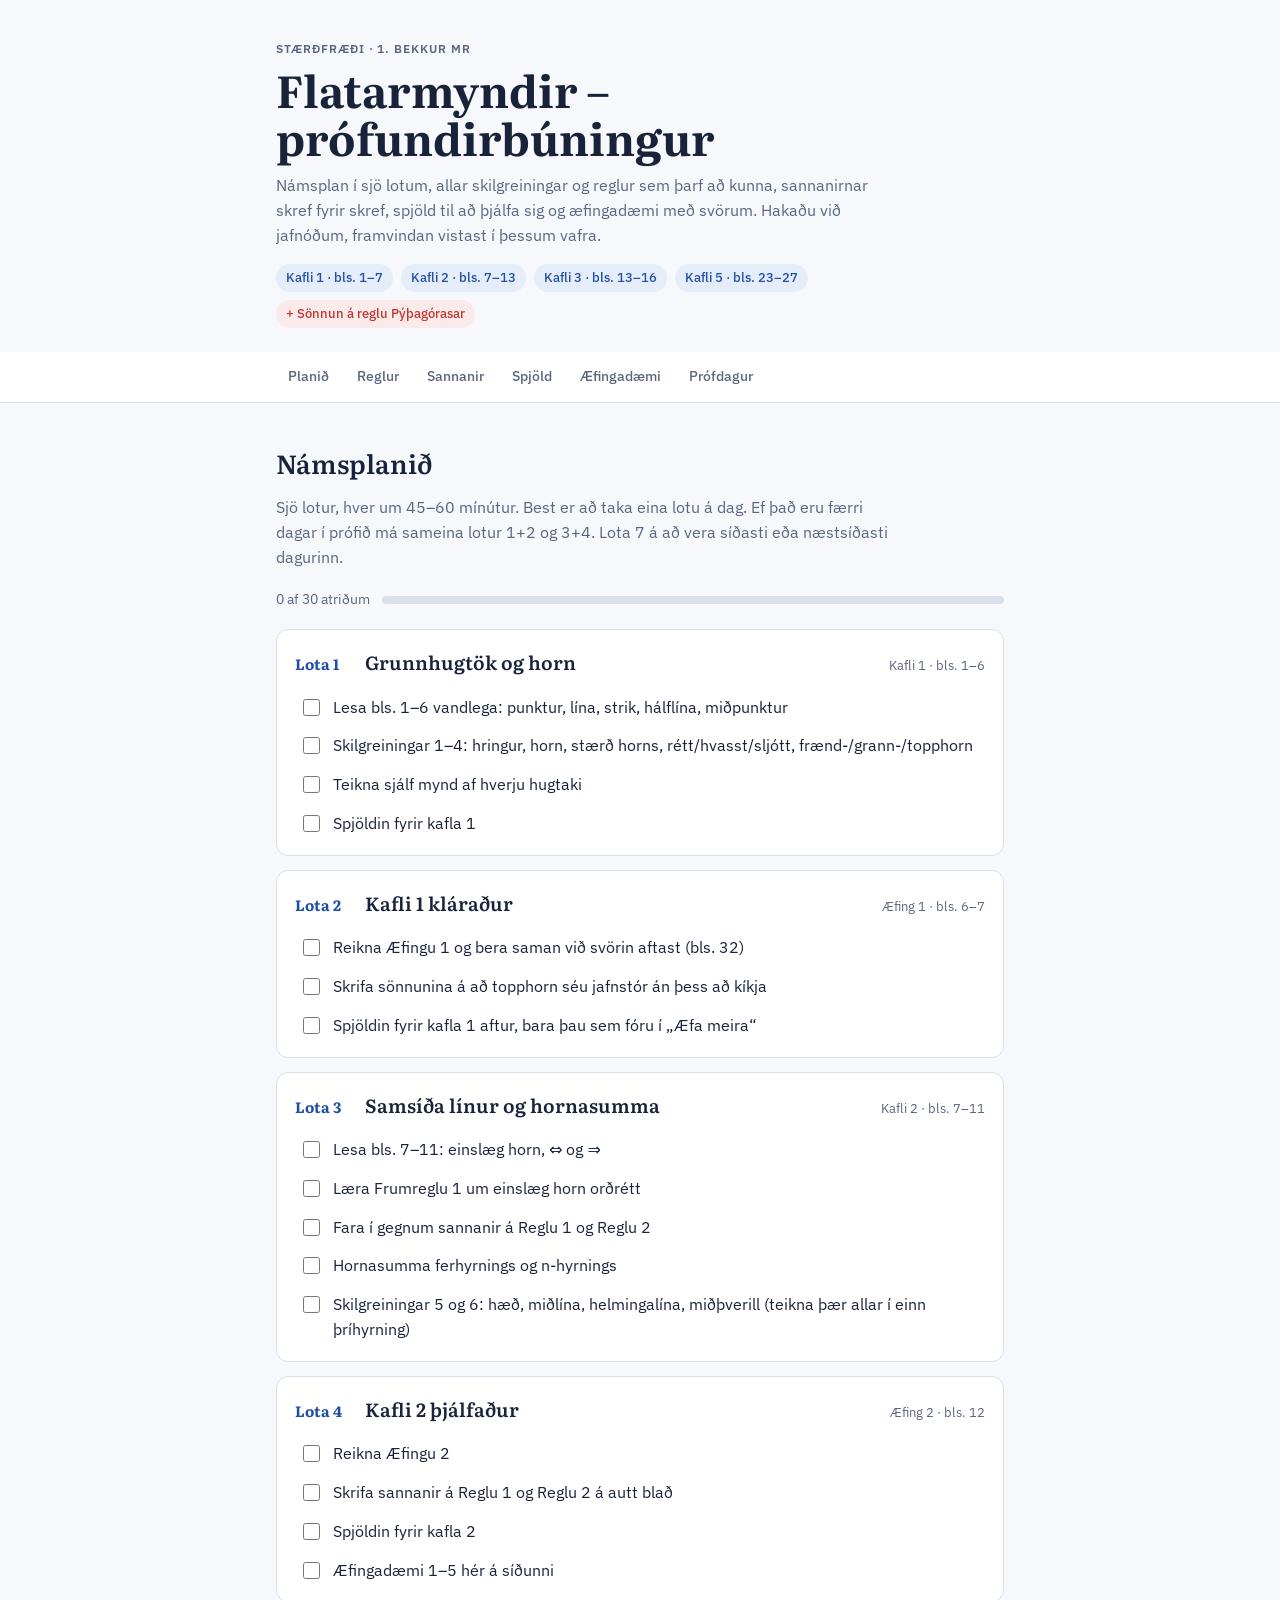
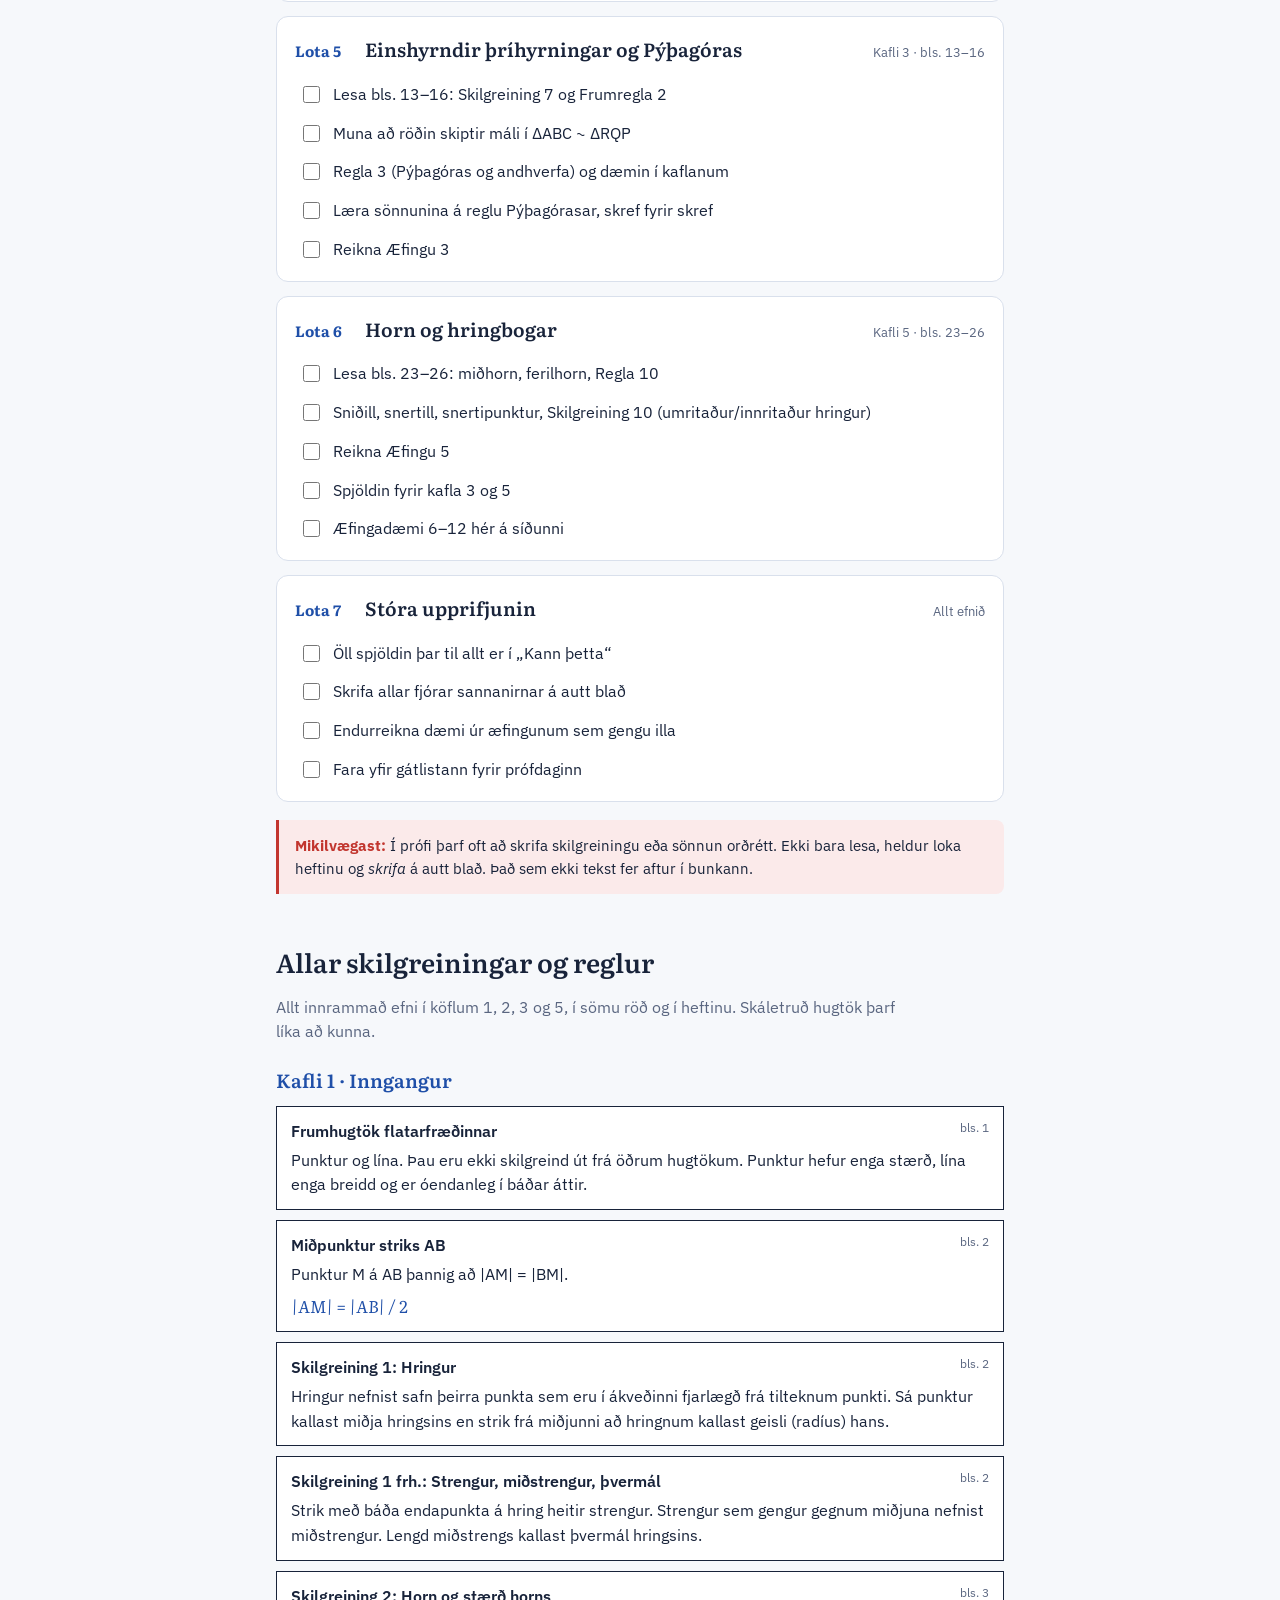
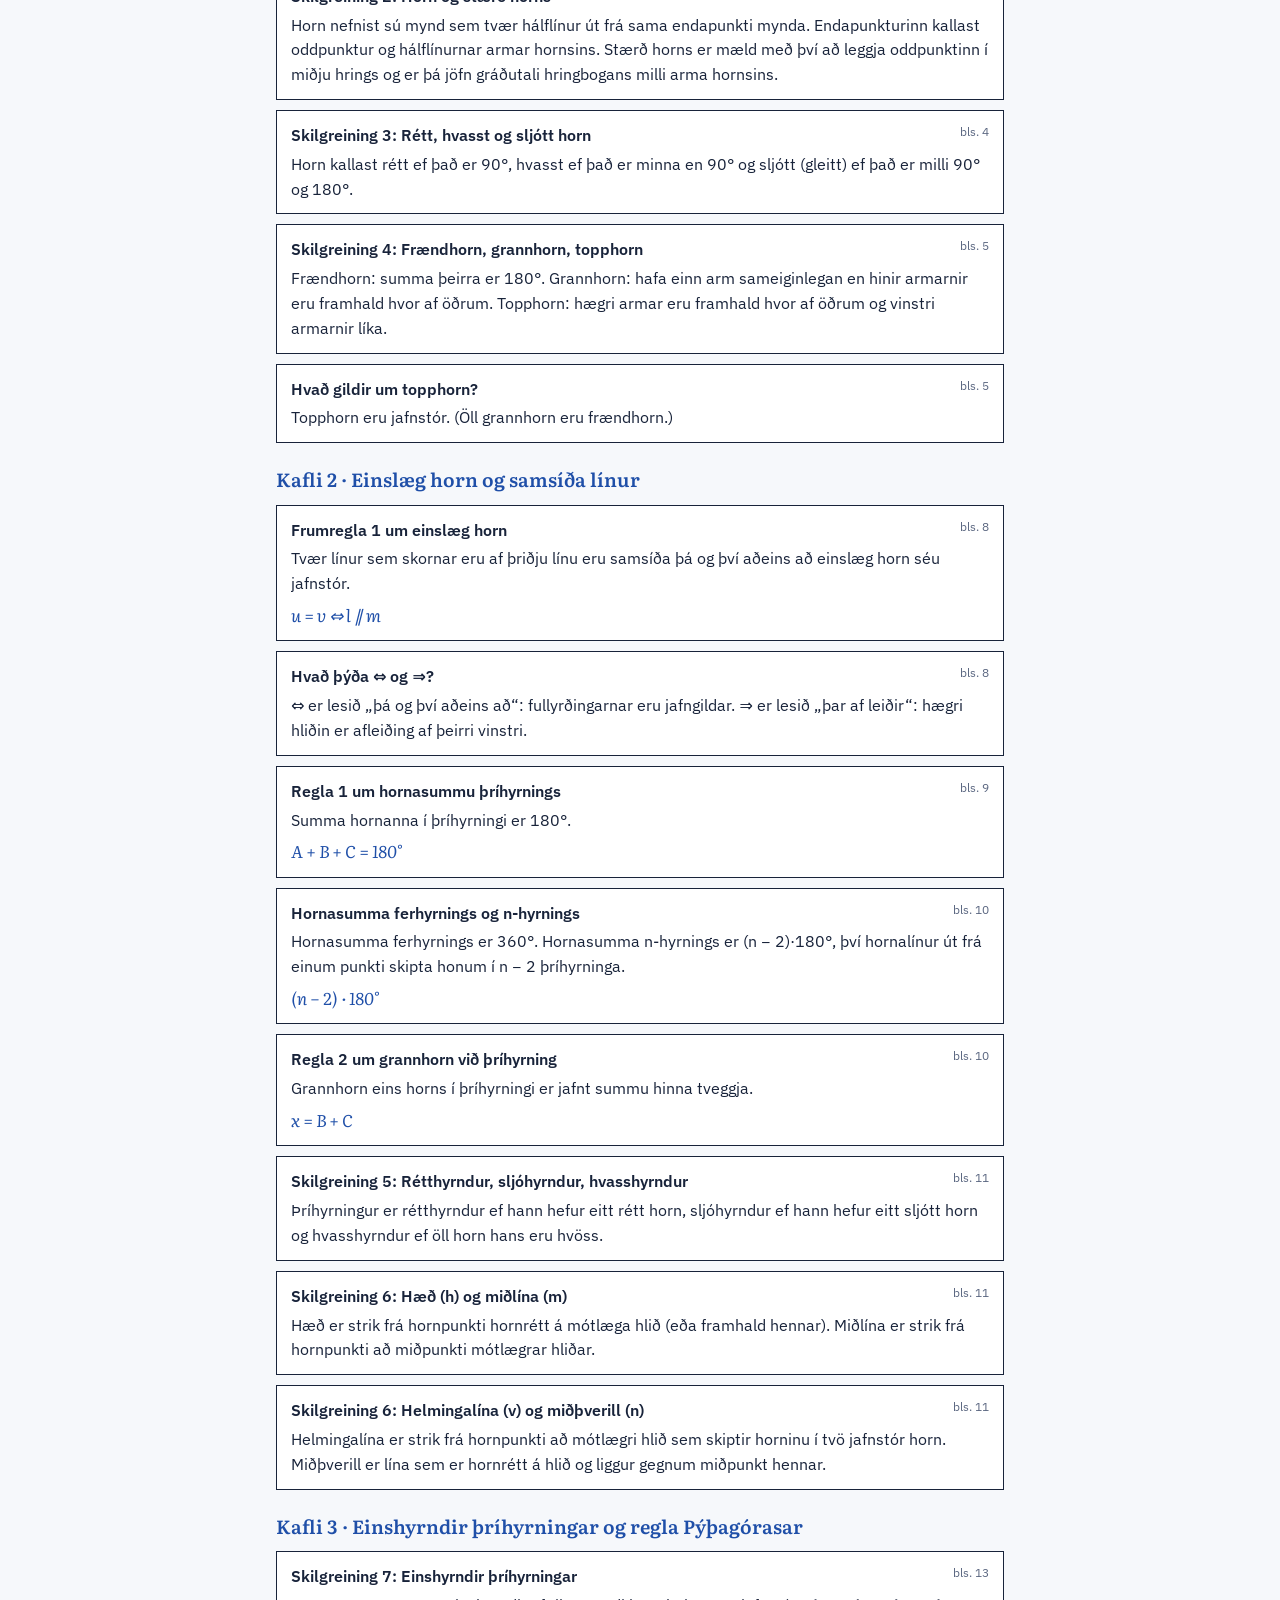
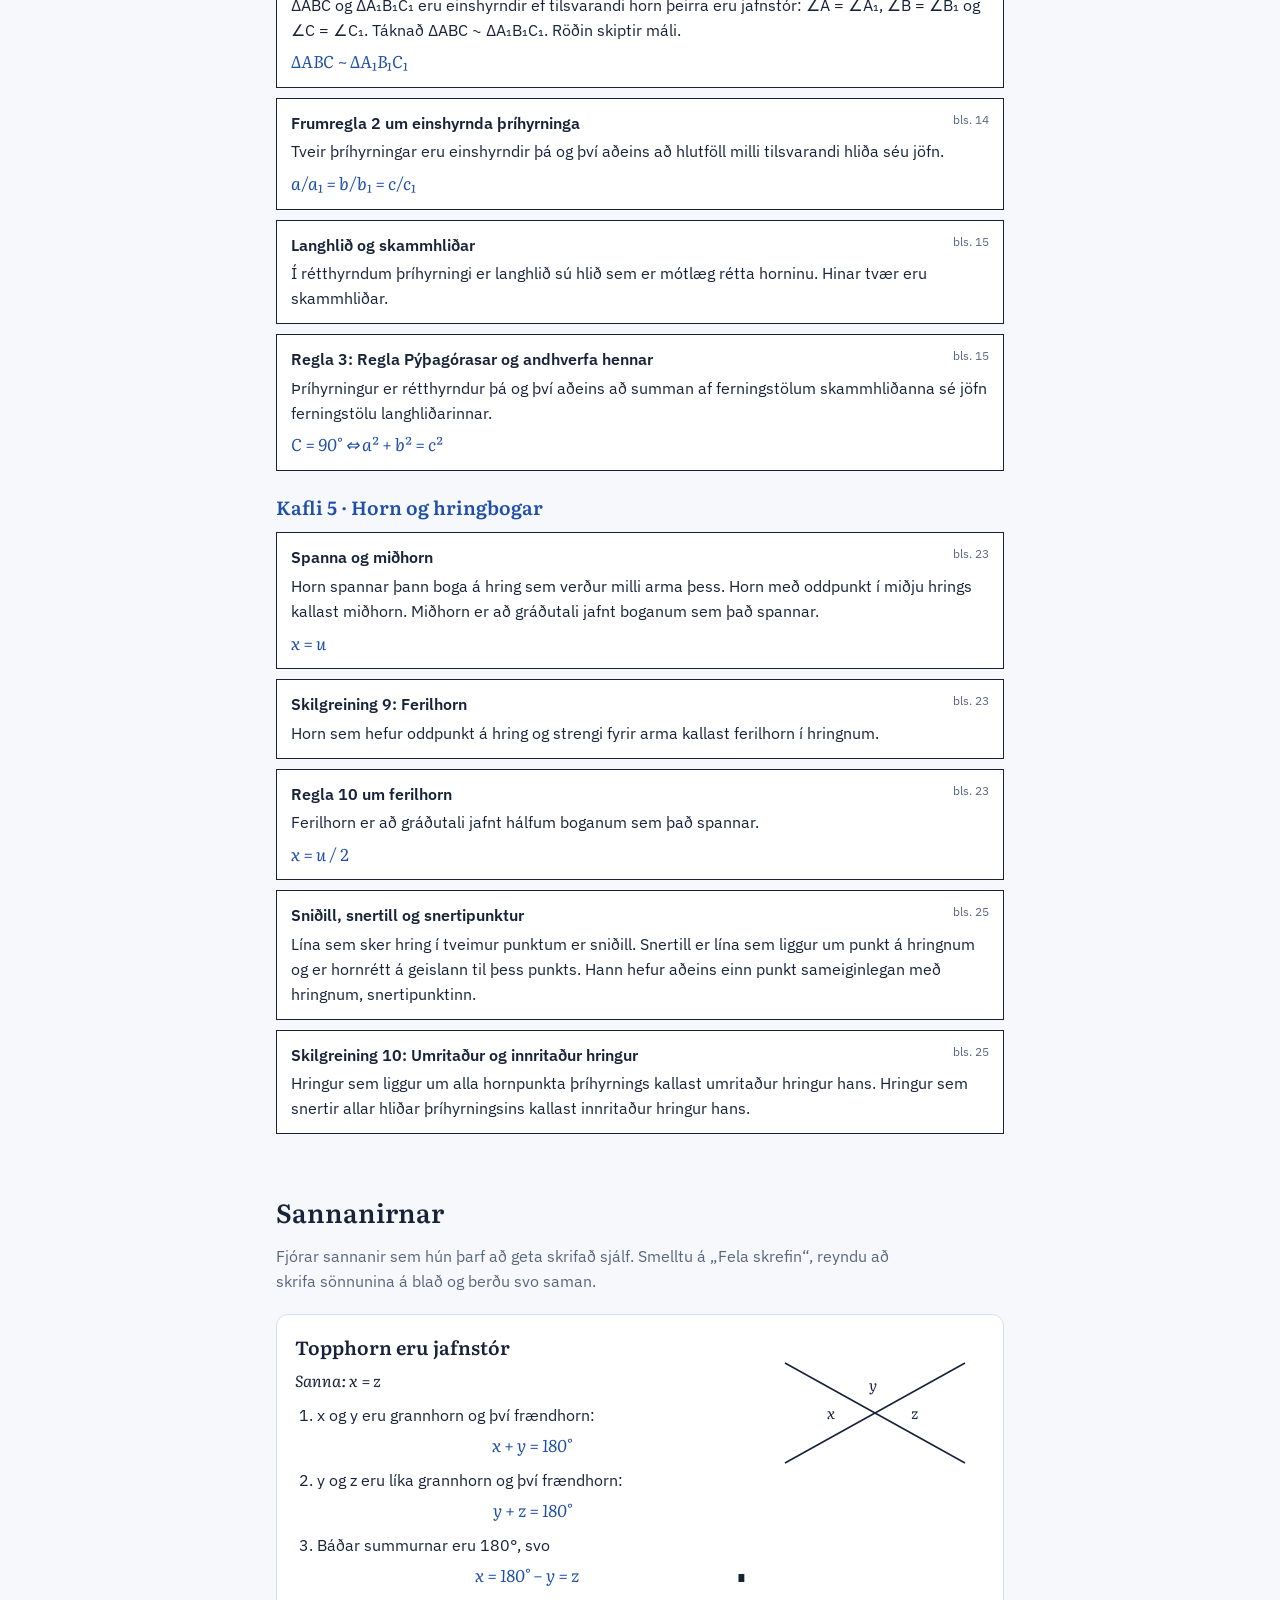
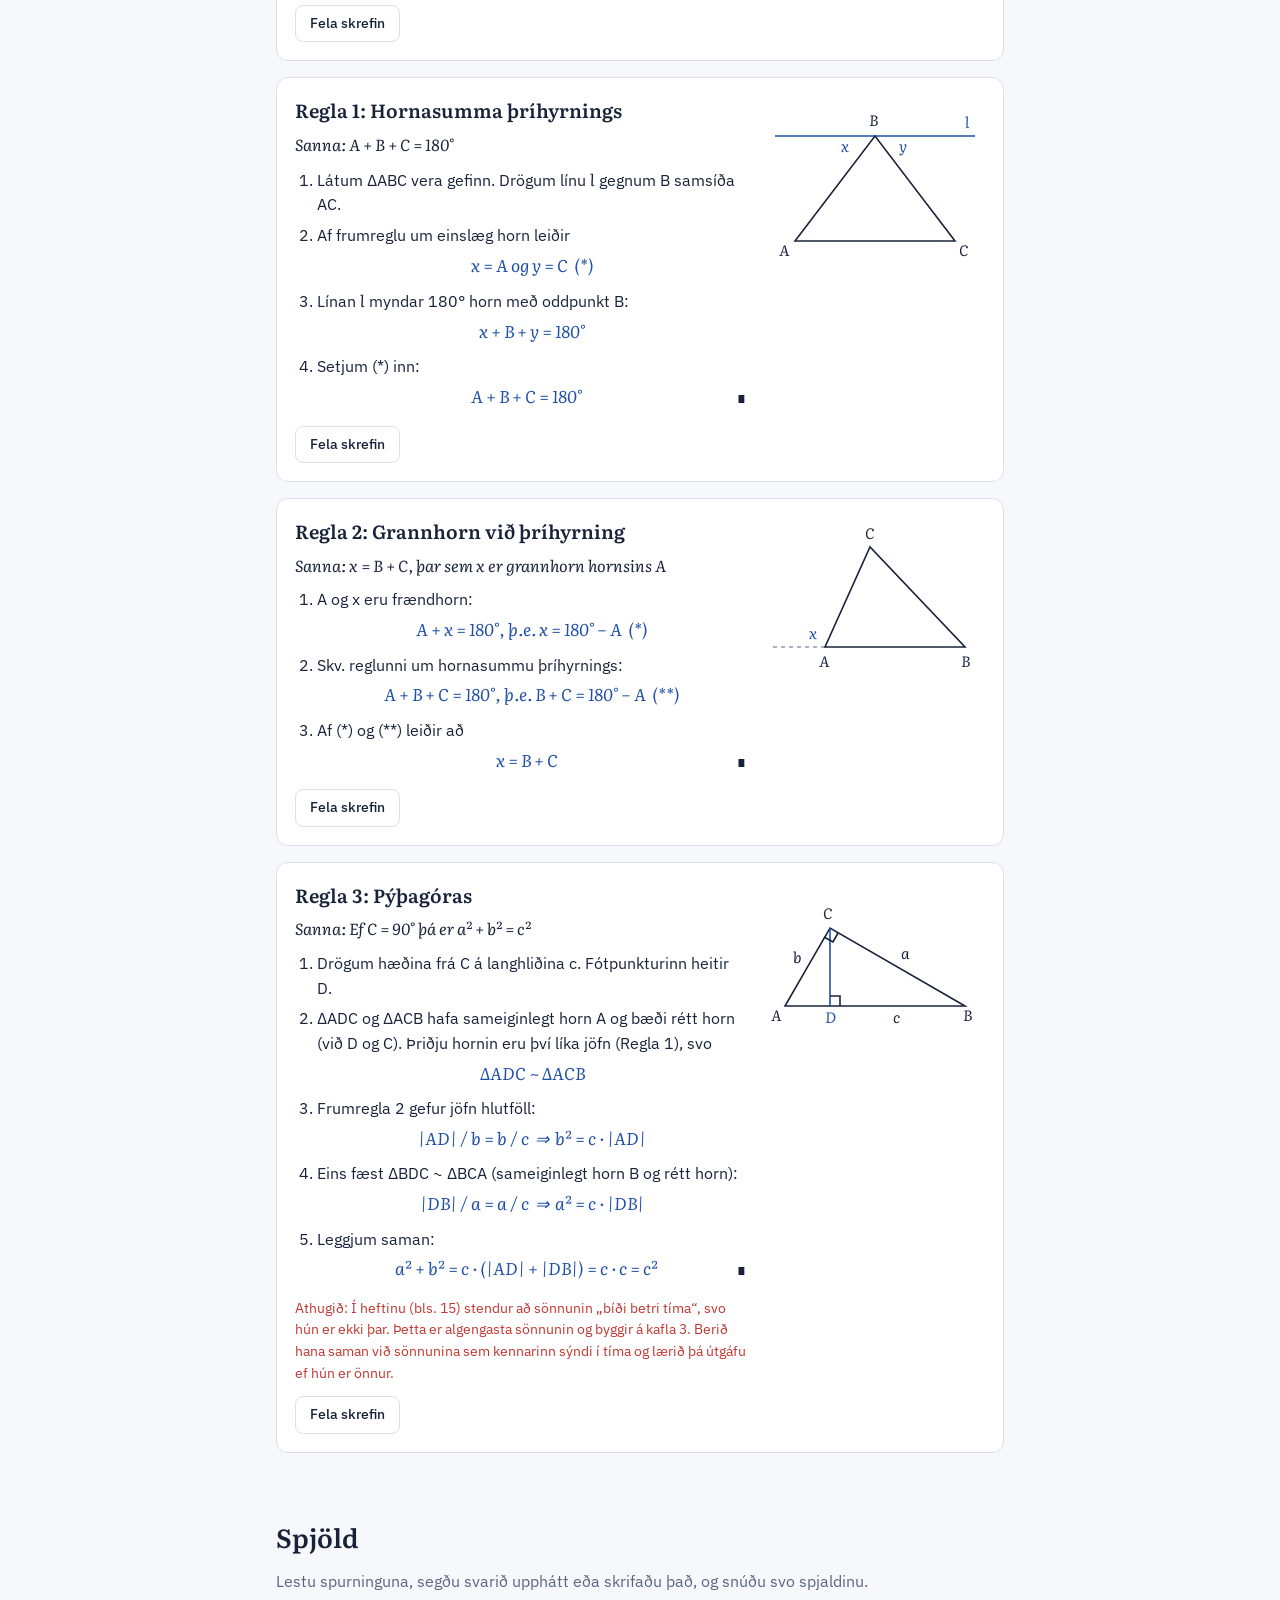
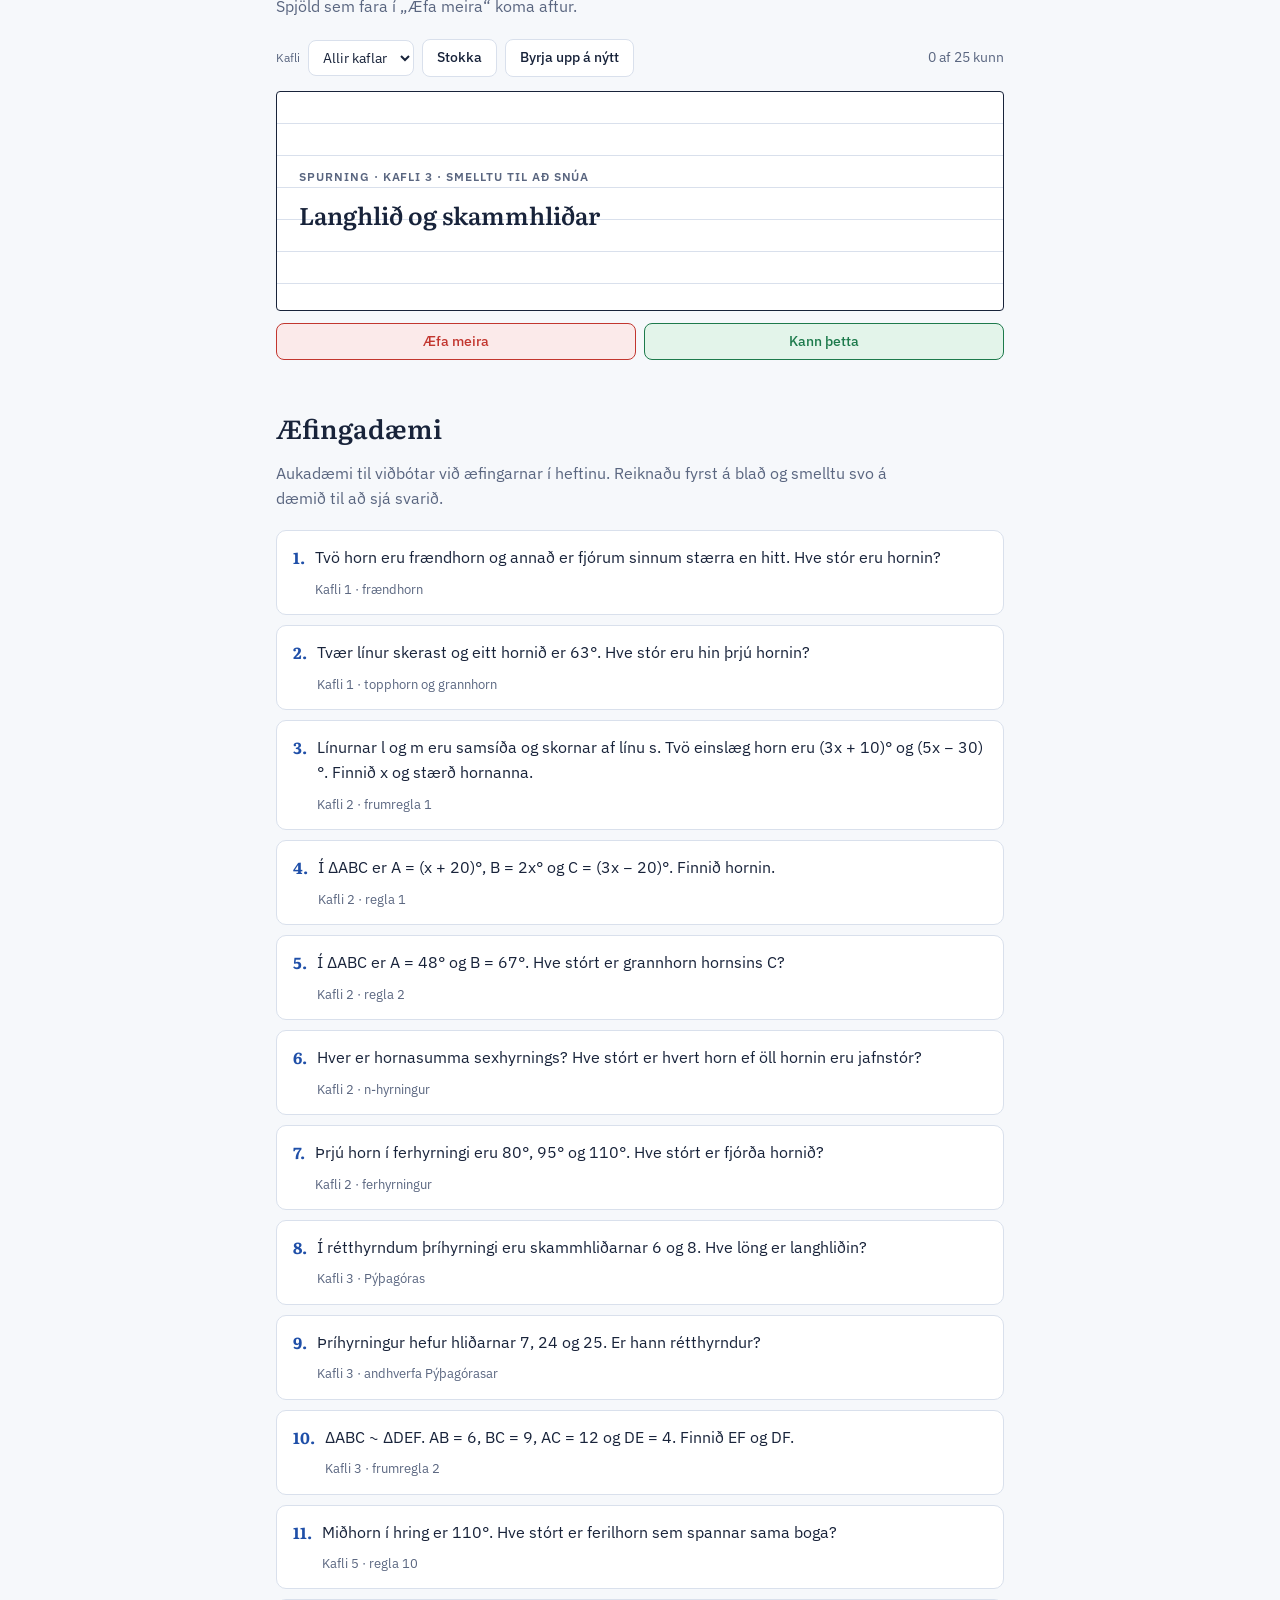
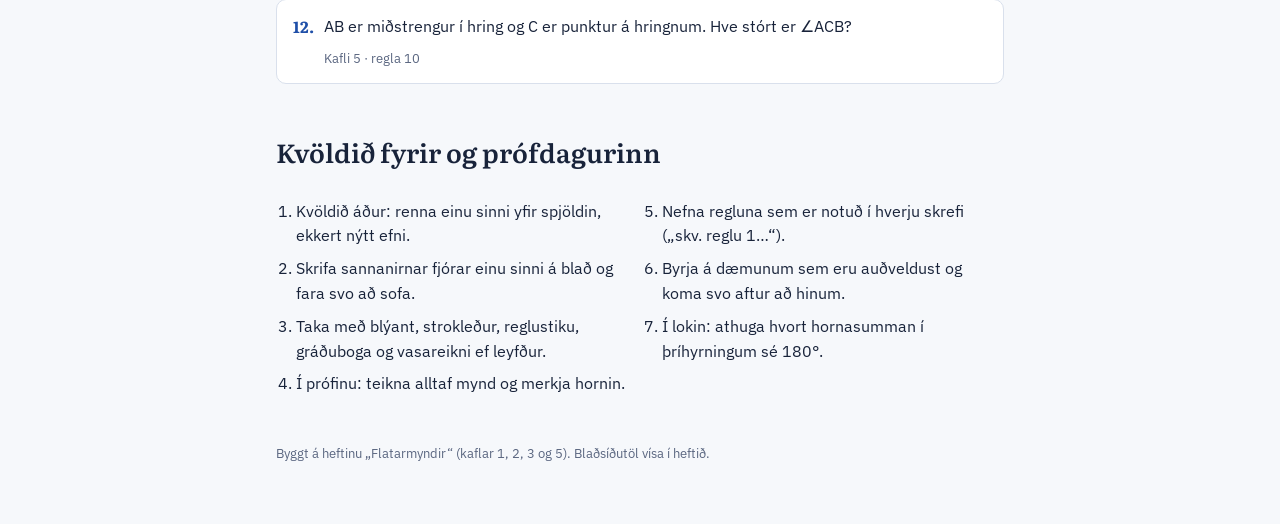
==== index.html @ 8f08e743 "Bæta við námsplani fyrir flatarmyndapróf Námsplan í 7 lotum, reglur og skilgreiningar, sannanir, spj" ====
<!doctype html>
<html lang="is">
<head>
<meta charset="utf-8">
<meta name="viewport" content="width=device-width, initial-scale=1, viewport-fit=cover">
<title>Flatarmyndir – prófundirbúningur</title>
<link rel="preconnect" href="https://fonts.googleapis.com">
<link rel="preconnect" href="https://fonts.gstatic.com" crossorigin>
<link rel="stylesheet" href="https://fonts.googleapis.com/css2?family=Literata:ital,opsz,wght@0,7..72,400;0,7..72,600;0,7..72,700;1,7..72,400;1,7..72,600&family=IBM+Plex+Sans:wght@400;500;600&display=swap">
<style>
/* Layout: one reading column like a ruled exercise book; sticky section bar; ink-blue with a red "teacher pen" accent */
:root {
  --paper: #f6f8fb;
  --sheet: #ffffff;
  --ink: #18233a;
  --muted: #5a6680;
  --rule: #d9e0ec;
  --blue: #1f4fa8;
  --blue-soft: #e6edfa;
  --red: #c2362f;
  --red-soft: #fbeaea;
  --ok: #1d7a4c;
  --ok-soft: #e3f4ea;
  --display: "Literata", Georgia, "Times New Roman", serif;
  --body: "IBM Plex Sans", system-ui, -apple-system, "Segoe UI", sans-serif;
}
@media (prefers-color-scheme: dark) {
  :root:not([data-theme="light"]) {
    --paper: #0f1522; --sheet: #161e2f; --ink: #e5eaf4; --muted: #9aa6bf; --rule: #2a3550;
    --blue: #8fb2ff; --blue-soft: #1d2a48; --red: #ff8a80; --red-soft: #3a2024; --ok: #6fd3a0; --ok-soft: #173327;
    color-scheme: dark;
  }
}
:root[data-theme="dark"] {
  --paper: #0f1522; --sheet: #161e2f; --ink: #e5eaf4; --muted: #9aa6bf; --rule: #2a3550;
  --blue: #8fb2ff; --blue-soft: #1d2a48; --red: #ff8a80; --red-soft: #3a2024; --ok: #6fd3a0; --ok-soft: #173327;
  color-scheme: dark;
}
* { box-sizing: border-box; }
body { background: var(--paper); color: var(--ink); font-family: var(--body); font-size: 16px; line-height: 1.55; }
body::before { content: ""; position: fixed; inset: 0 0 auto; height: env(safe-area-inset-top, 0px); z-index: 10; background: var(--sheet); }
.wrap { max-width: 760px; margin: 0 auto; padding-left: max(16px, env(safe-area-inset-left, 0px)); padding-right: max(16px, env(safe-area-inset-right, 0px)); }
header.top { padding-block: 40px 24px; }
.eyebrow { font-size: 12px; letter-spacing: .08em; text-transform: uppercase; color: var(--muted); font-weight: 600; }
h1 { font-family: var(--display); font-weight: 700; font-size: clamp(30px, 6vw, 44px); line-height: 1.1; margin: 6px 0 12px; text-wrap: balance; }
h2 { font-family: var(--display); font-weight: 600; font-size: 26px; margin: 0 0 6px; text-wrap: balance; }
h3 { font-family: var(--display); font-weight: 600; font-size: 19px; margin: 0; }
p { margin: 0; }
.lede { color: var(--muted); max-width: 60ch; }
.scope { display: flex; flex-wrap: wrap; gap: 8px; margin-top: 16px; }
.chip { font-size: 13px; padding: 4px 10px; border-radius: 999px; background: var(--blue-soft); color: var(--blue); font-weight: 500; }
.chip.red { background: var(--red-soft); color: var(--red); }

nav.bar { position: sticky; top: env(safe-area-inset-top, 0px); z-index: 5; background: var(--sheet); border-bottom: 1px solid var(--rule); }
nav.bar .wrap { display: flex; gap: 4px; overflow-x: auto; padding-block: 8px; scrollbar-width: none; }
nav.bar a { flex: none; text-decoration: none; color: var(--muted); font-weight: 500; font-size: 14px; padding: 6px 12px; border-radius: 8px; }
nav.bar a:hover, nav.bar a:focus-visible { color: var(--ink); background: var(--blue-soft); outline: none; }

section { padding-block: 40px 8px; scroll-margin-top: 60px; }
.sec-head { display: grid; gap: 6px; margin-bottom: 20px; }
.sec-head p { color: var(--muted); max-width: 62ch; }

/* Progress */
.progress { display: flex; align-items: center; gap: 12px; margin-bottom: 18px; font-size: 14px; color: var(--muted); font-variant-numeric: tabular-nums; }
.meter { flex: 1; height: 8px; border-radius: 99px; background: var(--rule); overflow: hidden; }
.meter i { display: block; height: 100%; width: 0; background: var(--ok); transition: width .3s; }

/* Sessions */
.sessions { display: grid; gap: 14px; }
.session { background: var(--sheet); border: 1px solid var(--rule); border-radius: 12px; padding: 18px 18px 14px; }
.session.done { border-color: var(--ok); }
.s-top { display: flex; align-items: baseline; gap: 12px; flex-wrap: wrap; }
.s-num { font-family: var(--display); font-size: 15px; font-weight: 700; color: var(--blue); min-width: 58px; }
.s-meta { margin-left: auto; font-size: 13px; color: var(--muted); }
.tasks { list-style: none; margin: 12px 0 0; padding: 0; display: grid; gap: 4px; }
.tasks label { display: flex; gap: 10px; align-items: flex-start; cursor: pointer; padding: 5px 4px; border-radius: 6px; }
.tasks label:hover { background: var(--blue-soft); }
.tasks input { margin-top: 4px; width: 17px; height: 17px; accent-color: var(--ok); flex: none; }
.tasks input:checked + span { color: var(--muted); text-decoration: line-through; text-decoration-color: var(--ok); }
.tip { margin-top: 18px; padding: 14px 16px; border-left: 3px solid var(--red); background: var(--red-soft); border-radius: 0 8px 8px 0; font-size: 15px; }
.tip strong { color: var(--red); }

/* Rules reference */
.kafli { margin-top: 22px; }
.kafli > h3 { margin-bottom: 10px; color: var(--blue); }
.rule { border: 1.5px solid var(--ink); background: var(--sheet); padding: 12px 14px; margin-bottom: 10px; }
.rule .rt { font-weight: 600; }
.rule .rb { margin-top: 4px; }
.rule .rf { margin-top: 6px; font-family: var(--display); font-style: italic; font-size: 17px; color: var(--blue); }
.page { float: right; font-size: 12px; color: var(--muted); margin-left: 8px; }
.m { font-family: var(--display); font-style: italic; }

/* Proofs */
.proof { background: var(--sheet); border: 1px solid var(--rule); border-radius: 12px; padding: 18px; margin-bottom: 16px; display: grid; grid-template-columns: minmax(0,1fr) 220px; gap: 18px; align-items: start; }
.proof .txt { min-width: 0; }
.proof .stmt { margin: 6px 0 10px; font-style: italic; font-family: var(--display); }
.proof ol { margin: 0; padding-left: 22px; display: grid; gap: 6px; }
.proof .eq { display: block; text-align: center; font-family: var(--display); font-style: italic; font-size: 17px; margin: 4px 0; color: var(--blue); }
.proof svg { width: 100%; height: auto; max-width: 100%; }
.proof .note { margin-top: 12px; font-size: 14px; color: var(--red); }
.qed { float: right; color: var(--ink); font-style: normal; }
.hideable.hidden ol { filter: blur(6px); user-select: none; }
.btn { font: inherit; font-size: 14px; font-weight: 500; padding: 7px 14px; border-radius: 8px; border: 1px solid var(--rule); background: var(--sheet); color: var(--ink); cursor: pointer; }
.btn:hover { background: var(--blue-soft); }
.btn:focus-visible { outline: 2px solid var(--blue); outline-offset: 2px; }
.btn.primary { background: var(--blue); color: var(--sheet); border-color: var(--blue); }
.btn.good { background: var(--ok-soft); color: var(--ok); border-color: var(--ok); }
.btn.bad { background: var(--red-soft); color: var(--red); border-color: var(--red); }
.proof .btn { margin-top: 12px; }
svg .ln { stroke: var(--ink); stroke-width: 1.6; fill: none; }
svg .hl { stroke: var(--blue); stroke-width: 1.6; fill: none; }
svg .dash { stroke: var(--muted); stroke-width: 1.2; stroke-dasharray: 4 4; fill: none; }
svg text { fill: var(--ink); font-family: var(--display); font-style: italic; font-size: 15px; }
svg text.b { fill: var(--blue); }

/* Flashcards */
.fc-controls { display: flex; flex-wrap: wrap; gap: 8px; margin-bottom: 14px; align-items: center; }
.fc-controls select { font: inherit; font-size: 14px; padding: 7px 10px; border-radius: 8px; border: 1px solid var(--rule); background: var(--sheet); color: var(--ink); }
.fc-count { margin-left: auto; font-size: 14px; color: var(--muted); font-variant-numeric: tabular-nums; }
.card { width: 100%; min-height: 220px; border: 1.5px solid var(--ink); background: var(--sheet); border-radius: 4px; padding: 22px; cursor: pointer; display: grid; align-content: center; gap: 10px; text-align: left; font: inherit; color: var(--ink); background-image: repeating-linear-gradient(var(--sheet) 0 31px, var(--rule) 31px 32px); }
.card:focus-visible { outline: 2px solid var(--blue); outline-offset: 3px; }
.card .side { font-size: 12px; text-transform: uppercase; letter-spacing: .08em; color: var(--muted); font-weight: 600; }
.card .q { font-family: var(--display); font-size: 24px; font-weight: 600; text-wrap: balance; }
.card .a { font-size: 17px; }
.card .a .rf { display: block; margin-top: 8px; font-family: var(--display); font-style: italic; color: var(--blue); font-size: 19px; }
.fc-actions { display: flex; gap: 8px; flex-wrap: wrap; margin-top: 12px; }
.fc-actions .btn { flex: 1; min-width: 120px; }

/* Practice */
.probs { display: grid; gap: 10px; counter-reset: p; }
.prob { background: var(--sheet); border: 1px solid var(--rule); border-radius: 10px; padding: 14px 16px; }
.prob summary { cursor: pointer; list-style: none; display: grid; grid-template-columns: auto 1fr; gap: 10px; }
.prob summary::-webkit-details-marker { display: none; }
.prob summary::before { counter-increment: p; content: counter(p) "."; font-family: var(--display); font-weight: 700; color: var(--blue); }
.prob .hint { grid-column: 2; font-size: 13px; color: var(--muted); }
.prob .ans { margin: 10px 0 0 26px; padding-top: 10px; border-top: 1px dashed var(--rule); }
.prob .ans b { color: var(--ok); }
.tag { font-size: 12px; color: var(--muted); }

/* Exam day */
.check { columns: 2 260px; gap: 24px; padding-left: 20px; margin: 0; }
.check li { margin-bottom: 8px; break-inside: avoid; }
footer { padding-block: 40px 60px; color: var(--muted); font-size: 13px; }

@media (max-width: 620px) {
  .proof { grid-template-columns: 1fr; }
  .proof svg { max-width: 260px; justify-self: center; }
  .s-meta { margin-left: 0; width: 100%; }
}
@media (prefers-reduced-motion: reduce) { * { transition: none !important; } }
</style>
<style>:root{padding-top:env(safe-area-inset-top,0px);padding-bottom:env(safe-area-inset-bottom,0px)}body{margin:0}img{max-width:100%}[hidden]{display:none!important}</style>
</head>
<body>

<header class="top">
  <div class="wrap">
    <div class="eyebrow">Stærðfræði · 1. bekkur MR</div>
    <h1>Flatarmyndir – prófundirbúningur</h1>
    <p class="lede">Námsplan í sjö lotum, allar skilgreiningar og reglur sem þarf að kunna, sannanirnar skref fyrir skref, spjöld til að þjálfa sig og æfingadæmi með svörum. Hakaðu við jafnóðum, framvindan vistast í þessum vafra.</p>
    <div class="scope">
      <span class="chip">Kafli 1 · bls. 1–7</span>
      <span class="chip">Kafli 2 · bls. 7–13</span>
      <span class="chip">Kafli 3 · bls. 13–16</span>
      <span class="chip">Kafli 5 · bls. 23–27</span>
      <span class="chip red">+ Sönnun á reglu Pýþagórasar</span>
    </div>
  </div>
</header>

<nav class="bar" aria-label="Kaflar síðunnar">
  <div class="wrap">
    <a href="#plan">Planið</a>
    <a href="#reglur">Reglur</a>
    <a href="#sannanir">Sannanir</a>
    <a href="#spjold">Spjöld</a>
    <a href="#aefing">Æfingadæmi</a>
    <a href="#profdagur">Prófdagur</a>
  </div>
</nav>

<main class="wrap">

<section id="plan">
  <div class="sec-head">
    <h2>Námsplanið</h2>
    <p>Sjö lotur, hver um 45–60 mínútur. Best er að taka eina lotu á dag. Ef það eru færri dagar í prófið má sameina lotur 1+2 og 3+4. Lota 7 á að vera síðasti eða næstsíðasti dagurinn.</p>
  </div>
  <div class="progress"><span id="progText">0 af 0 atriðum</span><div class="meter"><i id="progBar"></i></div></div>
  <div class="sessions" id="sessions"></div>
  <div class="tip"><strong>Mikilvægast:</strong> Í prófi þarf oft að skrifa skilgreiningu eða sönnun orðrétt. Ekki bara lesa, heldur loka heftinu og <em>skrifa</em> á autt blað. Það sem ekki tekst fer aftur í bunkann.</div>
</section>

<section id="reglur">
  <div class="sec-head">
    <h2>Allar skilgreiningar og reglur</h2>
    <p>Allt innrammað efni í köflum 1, 2, 3 og 5, í sömu röð og í heftinu. Skáletruð hugtök þarf líka að kunna.</p>
  </div>
  <div id="rulesList"></div>
</section>

<section id="sannanir">
  <div class="sec-head">
    <h2>Sannanirnar</h2>
    <p>Fjórar sannanir sem hún þarf að geta skrifað sjálf. Smelltu á „Fela skrefin“, reyndu að skrifa sönnunina á blað og berðu svo saman.</p>
  </div>

  <article class="proof hideable" id="p-topphorn">
    <div class="txt">
      <h3>Topphorn eru jafnstór</h3>
      <p class="stmt">Sanna: x = z</p>
      <ol>
        <li>x og y eru grannhorn og því frændhorn: <span class="eq">x + y = 180°</span></li>
        <li>y og z eru líka grannhorn og því frændhorn: <span class="eq">y + z = 180°</span></li>
        <li>Báðar summurnar eru 180°, svo <span class="eq">x = 180° − y = z <span class="qed">∎</span></span></li>
      </ol>
      <button class="btn" type="button" data-toggle>Fela skrefin</button>
    </div>
    <svg viewBox="0 0 220 160" role="img" aria-label="Tvær línur sem skerast, horn x, y og z">
      <line class="ln" x1="20" y1="30" x2="200" y2="130"/>
      <line class="ln" x1="20" y1="130" x2="200" y2="30"/>
      <text x="62" y="86">x</text>
      <text x="104" y="58">y</text>
      <text x="146" y="86">z</text>
    </svg>
  </article>

  <article class="proof hideable" id="p-regla1">
    <div class="txt">
      <h3>Regla 1: Hornasumma þríhyrnings</h3>
      <p class="stmt">Sanna: A + B + C = 180°</p>
      <ol>
        <li>Látum ΔABC vera gefinn. Drögum línu <span class="m">l</span> gegnum B samsíða AC.</li>
        <li>Af frumreglu um einslæg horn leiðir <span class="eq">x = A og y = C &nbsp;(*)</span></li>
        <li>Línan <span class="m">l</span> myndar 180° horn með oddpunkt B: <span class="eq">x + B + y = 180°</span></li>
        <li>Setjum (*) inn: <span class="eq">A + B + C = 180° <span class="qed">∎</span></span></li>
      </ol>
      <button class="btn" type="button" data-toggle>Fela skrefin</button>
    </div>
    <svg viewBox="0 0 220 170" role="img" aria-label="Þríhyrningur ABC með línu l gegnum B samsíða AC">
      <line class="hl" x1="10" y1="40" x2="210" y2="40"/>
      <polygon class="ln" points="30,145 110,40 190,145"/>
      <text x="200" y="32" class="b">l</text>
      <text x="104" y="30">B</text>
      <text x="14" y="160">A</text>
      <text x="194" y="160">C</text>
      <text x="76" y="56" class="b">x</text>
      <text x="134" y="56" class="b">y</text>
    </svg>
  </article>

  <article class="proof hideable" id="p-regla2">
    <div class="txt">
      <h3>Regla 2: Grannhorn við þríhyrning</h3>
      <p class="stmt">Sanna: x = B + C, þar sem x er grannhorn hornsins A</p>
      <ol>
        <li>A og x eru frændhorn: <span class="eq">A + x = 180°, þ.e. x = 180° − A &nbsp;(*)</span></li>
        <li>Skv. reglunni um hornasummu þríhyrnings: <span class="eq">A + B + C = 180°, þ.e. B + C = 180° − A &nbsp;(**)</span></li>
        <li>Af (*) og (**) leiðir að <span class="eq">x = B + C <span class="qed">∎</span></span></li>
      </ol>
      <button class="btn" type="button" data-toggle>Fela skrefin</button>
    </div>
    <svg viewBox="0 0 220 160" role="img" aria-label="Þríhyrningur ABC þar sem hliðin BA er framlengd út fyrir A og grannhorn x myndast">
      <line class="dash" x1="8" y1="130" x2="60" y2="130"/>
      <polygon class="ln" points="60,130 200,130 105,30"/>
      <text x="54" y="150">A</text>
      <text x="196" y="150">B</text>
      <text x="100" y="22">C</text>
      <text x="44" y="122" class="b">x</text>
    </svg>
  </article>

  <article class="proof hideable" id="p-pyth">
    <div class="txt">
      <h3>Regla 3: Pýþagóras</h3>
      <p class="stmt">Sanna: Ef C = 90° þá er a² + b² = c²</p>
      <ol>
        <li>Drögum hæðina frá C á langhliðina c. Fótpunkturinn heitir D.</li>
        <li>ΔADC og ΔACB hafa sameiginlegt horn A og bæði rétt horn (við D og C). Þriðju hornin eru því líka jöfn (Regla 1), svo <span class="eq">ΔADC ~ ΔACB</span></li>
        <li>Frumregla 2 gefur jöfn hlutföll: <span class="eq">|AD| / b = b / c &nbsp;⇒&nbsp; b² = c · |AD|</span></li>
        <li>Eins fæst ΔBDC ~ ΔBCA (sameiginlegt horn B og rétt horn): <span class="eq">|DB| / a = a / c &nbsp;⇒&nbsp; a² = c · |DB|</span></li>
        <li>Leggjum saman: <span class="eq">a² + b² = c · (|AD| + |DB|) = c · c = c² <span class="qed">∎</span></span></li>
      </ol>
      <p class="note">Athugið: Í heftinu (bls. 15) stendur að sönnunin „bíði betri tíma“, svo hún er ekki þar. Þetta er algengasta sönnunin og byggir á kafla 3. Berið hana saman við sönnunina sem kennarinn sýndi í tíma og lærið þá útgáfu ef hún er önnur.</p>
      <button class="btn" type="button" data-toggle>Fela skrefin</button>
    </div>
    <svg viewBox="0 0 220 150" role="img" aria-label="Rétthyrndur þríhyrningur ABC með rétt horn við C og hæð CD á langhliðina AB">
      <polygon class="ln" points="20,125 200,125 65,47"/>
      <line class="hl" x1="65" y1="47" x2="65" y2="125"/>
      <polyline class="ln" points="65,115 75,115 75,125" stroke-width="1"/>
      <polyline class="ln" points="73,52 68,61 59,56" stroke-width="1"/>
      <text x="6" y="140">A</text>
      <text x="198" y="140">B</text>
      <text x="58" y="38">C</text>
      <text x="60" y="142" class="b">D</text>
      <text x="28" y="82">b</text>
      <text x="136" y="78">a</text>
      <text x="128" y="142">c</text>
    </svg>
  </article>
</section>

<section id="spjold">
  <div class="sec-head">
    <h2>Spjöld</h2>
    <p>Lestu spurninguna, segðu svarið upphátt eða skrifaðu það, og snúðu svo spjaldinu. Spjöld sem fara í „Æfa meira“ koma aftur.</p>
  </div>
  <div class="fc-controls">
    <label for="fcFilter" class="tag">Kafli</label>
    <select id="fcFilter">
      <option value="all">Allir kaflar</option>
      <option value="1">Kafli 1</option>
      <option value="2">Kafli 2</option>
      <option value="3">Kafli 3</option>
      <option value="5">Kafli 5</option>
    </select>
    <button class="btn" type="button" id="fcShuffle">Stokka</button>
    <button class="btn" type="button" id="fcReset">Byrja upp á nýtt</button>
    <span class="fc-count" id="fcCount"></span>
  </div>
  <button class="card" type="button" id="fcCard" aria-live="polite"></button>
  <div class="fc-actions">
    <button class="btn bad" type="button" id="fcAgain">Æfa meira</button>
    <button class="btn good" type="button" id="fcKnow">Kann þetta</button>
  </div>
</section>

<section id="aefing">
  <div class="sec-head">
    <h2>Æfingadæmi</h2>
    <p>Aukadæmi til viðbótar við æfingarnar í heftinu. Reiknaðu fyrst á blað og smelltu svo á dæmið til að sjá svarið.</p>
  </div>
  <div class="probs" id="probs"></div>
</section>

<section id="profdagur">
  <div class="sec-head">
    <h2>Kvöldið fyrir og prófdagurinn</h2>
  </div>
  <ol class="check">
    <li>Kvöldið áður: renna einu sinni yfir spjöldin, ekkert nýtt efni.</li>
    <li>Skrifa sannanirnar fjórar einu sinni á blað og fara svo að sofa.</li>
    <li>Taka með blýant, strokleður, reglustiku, gráðuboga og vasareikni ef leyfður.</li>
    <li>Í prófinu: teikna alltaf mynd og merkja hornin.</li>
    <li>Nefna regluna sem er notuð í hverju skrefi („skv. reglu 1…“).</li>
    <li>Byrja á dæmunum sem eru auðveldust og koma svo aftur að hinum.</li>
    <li>Í lokin: athuga hvort hornasumman í þríhyrningum sé 180°.</li>
  </ol>
</section>

</main>
<footer><div class="wrap">Byggt á heftinu „Flatarmyndir“ (kaflar 1, 2, 3 og 5). Blaðsíðutöl vísa í heftið.</div></footer>

<script>
const store = {
  get(k, d) { try { const v = localStorage.getItem(k); return v ? JSON.parse(v) : d; } catch { return d; } },
  set(k, v) { try { localStorage.setItem(k, JSON.stringify(v)); } catch {} }
};

/* ---------- Plan ---------- */
const sessions = [
  { t: "Grunnhugtök og horn", k: "Kafli 1 · bls. 1–6", tasks: [
    "Lesa bls. 1–6 vandlega: punktur, lína, strik, hálflína, miðpunktur",
    "Skilgreiningar 1–4: hringur, horn, stærð horns, rétt/hvasst/sljótt, frænd-/grann-/topphorn",
    "Teikna sjálf mynd af hverju hugtaki",
    "Spjöldin fyrir kafla 1"
  ]},
  { t: "Kafli 1 kláraður", k: "Æfing 1 · bls. 6–7", tasks: [
    "Reikna Æfingu 1 og bera saman við svörin aftast (bls. 32)",
    "Skrifa sönnunina á að topphorn séu jafnstór án þess að kíkja",
    "Spjöldin fyrir kafla 1 aftur, bara þau sem fóru í „Æfa meira“"
  ]},
  { t: "Samsíða línur og hornasumma", k: "Kafli 2 · bls. 7–11", tasks: [
    "Lesa bls. 7–11: einslæg horn, ⇔ og ⇒",
    "Læra Frumreglu 1 um einslæg horn orðrétt",
    "Fara í gegnum sannanir á Reglu 1 og Reglu 2",
    "Hornasumma ferhyrnings og n-hyrnings",
    "Skilgreiningar 5 og 6: hæð, miðlína, helmingalína, miðþverill (teikna þær allar í einn þríhyrning)"
  ]},
  { t: "Kafli 2 þjálfaður", k: "Æfing 2 · bls. 12", tasks: [
    "Reikna Æfingu 2",
    "Skrifa sannanir á Reglu 1 og Reglu 2 á autt blað",
    "Spjöldin fyrir kafla 2",
    "Æfingadæmi 1–5 hér á síðunni"
  ]},
  { t: "Einshyrndir þríhyrningar og Pýþagóras", k: "Kafli 3 · bls. 13–16", tasks: [
    "Lesa bls. 13–16: Skilgreining 7 og Frumregla 2",
    "Muna að röðin skiptir máli í ΔABC ~ ΔRQP",
    "Regla 3 (Pýþagóras og andhverfa) og dæmin í kaflanum",
    "Læra sönnunina á reglu Pýþagórasar, skref fyrir skref",
    "Reikna Æfingu 3"
  ]},
  { t: "Horn og hringbogar", k: "Kafli 5 · bls. 23–26", tasks: [
    "Lesa bls. 23–26: miðhorn, ferilhorn, Regla 10",
    "Sniðill, snertill, snertipunktur, Skilgreining 10 (umritaður/innritaður hringur)",
    "Reikna Æfingu 5",
    "Spjöldin fyrir kafla 3 og 5",
    "Æfingadæmi 6–12 hér á síðunni"
  ]},
  { t: "Stóra upprifjunin", k: "Allt efnið", tasks: [
    "Öll spjöldin þar til allt er í „Kann þetta“",
    "Skrifa allar fjórar sannanirnar á autt blað",
    "Endurreikna dæmi úr æfingunum sem gengu illa",
    "Fara yfir gátlistann fyrir prófdaginn"
  ]}
];
const doneKey = "fm-plan-done";
let done = store.get(doneKey, {});
const sEl = document.getElementById("sessions");
sessions.forEach((s, i) => {
  const art = document.createElement("article");
  art.className = "session";
  art.innerHTML = `<div class="s-top"><span class="s-num">Lota ${i + 1}</span><h3>${s.t}</h3><span class="s-meta">${s.k}</span></div>
    <ul class="tasks">${s.tasks.map((t, j) => `<li><label><input type="checkbox" id="t${i}-${j}" data-id="${i}-${j}"><span>${t}</span></label></li>`).join("")}</ul>`;
  sEl.appendChild(art);
});
function refreshPlan() {
  const boxes = [...document.querySelectorAll(".tasks input")];
  boxes.forEach(b => b.checked = !!done[b.dataset.id]);
  document.querySelectorAll(".session").forEach(art => {
    const bs = art.querySelectorAll("input");
    art.classList.toggle("done", [...bs].every(b => b.checked));
  });
  const n = boxes.filter(b => b.checked).length;
  document.getElementById("progText").textContent = `${n} af ${boxes.length} atriðum`;
  document.getElementById("progBar").style.width = (100 * n / boxes.length) + "%";
}
sEl.addEventListener("change", e => {
  if (!e.target.dataset.id) return;
  done[e.target.dataset.id] = e.target.checked;
  store.set(doneKey, done);
  refreshPlan();
});
refreshPlan();

/* ---------- Rules (shared by reference list and flashcards) ---------- */
const rules = [
  { c: 1, p: 1, q: "Frumhugtök flatarfræðinnar", a: "Punktur og lína. Þau eru ekki skilgreind út frá öðrum hugtökum. Punktur hefur enga stærð, lína enga breidd og er óendanleg í báðar áttir." },
  { c: 1, p: 2, q: "Miðpunktur striks AB", a: "Punktur M á AB þannig að |AM| = |BM|.", f: "|AM| = |AB| / 2" },
  { c: 1, p: 2, q: "Skilgreining 1: Hringur", a: "Hringur nefnist safn þeirra punkta sem eru í ákveðinni fjarlægð frá tilteknum punkti. Sá punktur kallast miðja hringsins en strik frá miðjunni að hringnum kallast geisli (radíus) hans." },
  { c: 1, p: 2, q: "Skilgreining 1 frh.: Strengur, miðstrengur, þvermál", a: "Strik með báða endapunkta á hring heitir strengur. Strengur sem gengur gegnum miðjuna nefnist miðstrengur. Lengd miðstrengs kallast þvermál hringsins." },
  { c: 1, p: 3, q: "Skilgreining 2: Horn og stærð horns", a: "Horn nefnist sú mynd sem tvær hálflínur út frá sama endapunkti mynda. Endapunkturinn kallast oddpunktur og hálflínurnar armar hornsins. Stærð horns er mæld með því að leggja oddpunktinn í miðju hrings og er þá jöfn gráðutali hringbogans milli arma hornsins." },
  { c: 1, p: 4, q: "Skilgreining 3: Rétt, hvasst og sljótt horn", a: "Horn kallast rétt ef það er 90°, hvasst ef það er minna en 90° og sljótt (gleitt) ef það er milli 90° og 180°." },
  { c: 1, p: 5, q: "Skilgreining 4: Frændhorn, grannhorn, topphorn", a: "Frændhorn: summa þeirra er 180°. Grannhorn: hafa einn arm sameiginlegan en hinir armarnir eru framhald hvor af öðrum. Topphorn: hægri armar eru framhald hvor af öðrum og vinstri armarnir líka." },
  { c: 1, p: 5, q: "Hvað gildir um topphorn?", a: "Topphorn eru jafnstór. (Öll grannhorn eru frændhorn.)" },
  { c: 2, p: 8, q: "Frumregla 1 um einslæg horn", a: "Tvær línur sem skornar eru af þriðju línu eru samsíða þá og því aðeins að einslæg horn séu jafnstór.", f: "u = v ⇔ l ∥ m" },
  { c: 2, p: 8, q: "Hvað þýða ⇔ og ⇒?", a: "⇔ er lesið „þá og því aðeins að“: fullyrðingarnar eru jafngildar. ⇒ er lesið „þar af leiðir“: hægri hliðin er afleiðing af þeirri vinstri." },
  { c: 2, p: 9, q: "Regla 1 um hornasummu þríhyrnings", a: "Summa hornanna í þríhyrningi er 180°.", f: "A + B + C = 180°" },
  { c: 2, p: 10, q: "Hornasumma ferhyrnings og n-hyrnings", a: "Hornasumma ferhyrnings er 360°. Hornasumma n-hyrnings er (n − 2)·180°, því hornalínur út frá einum punkti skipta honum í n − 2 þríhyrninga.", f: "(n − 2) · 180°" },
  { c: 2, p: 10, q: "Regla 2 um grannhorn við þríhyrning", a: "Grannhorn eins horns í þríhyrningi er jafnt summu hinna tveggja.", f: "x = B + C" },
  { c: 2, p: 11, q: "Skilgreining 5: Rétthyrndur, sljóhyrndur, hvasshyrndur", a: "Þríhyrningur er rétthyrndur ef hann hefur eitt rétt horn, sljóhyrndur ef hann hefur eitt sljótt horn og hvasshyrndur ef öll horn hans eru hvöss." },
  { c: 2, p: 11, q: "Skilgreining 6: Hæð (h) og miðlína (m)", a: "Hæð er strik frá hornpunkti hornrétt á mótlæga hlið (eða framhald hennar). Miðlína er strik frá hornpunkti að miðpunkti mótlægrar hliðar." },
  { c: 2, p: 11, q: "Skilgreining 6: Helmingalína (v) og miðþverill (n)", a: "Helmingalína er strik frá hornpunkti að mótlægri hlið sem skiptir horninu í tvö jafnstór horn. Miðþverill er lína sem er hornrétt á hlið og liggur gegnum miðpunkt hennar." },
  { c: 3, p: 13, q: "Skilgreining 7: Einshyrndir þríhyrningar", a: "ΔABC og ΔA₁B₁C₁ eru einshyrndir ef tilsvarandi horn þeirra eru jafnstór: ∠A = ∠A₁, ∠B = ∠B₁ og ∠C = ∠C₁. Táknað ΔABC ~ ΔA₁B₁C₁. Röðin skiptir máli.", f: "ΔABC ~ ΔA₁B₁C₁" },
  { c: 3, p: 14, q: "Frumregla 2 um einshyrnda þríhyrninga", a: "Tveir þríhyrningar eru einshyrndir þá og því aðeins að hlutföll milli tilsvarandi hliða séu jöfn.", f: "a/a₁ = b/b₁ = c/c₁" },
  { c: 3, p: 15, q: "Langhlið og skammhliðar", a: "Í rétthyrndum þríhyrningi er langhlið sú hlið sem er mótlæg rétta horninu. Hinar tvær eru skammhliðar." },
  { c: 3, p: 15, q: "Regla 3: Regla Pýþagórasar og andhverfa hennar", a: "Þríhyrningur er rétthyrndur þá og því aðeins að summan af ferningstölum skammhliðanna sé jöfn ferningstölu langhliðarinnar.", f: "C = 90° ⇔ a² + b² = c²" },
  { c: 5, p: 23, q: "Spanna og miðhorn", a: "Horn spannar þann boga á hring sem verður milli arma þess. Horn með oddpunkt í miðju hrings kallast miðhorn. Miðhorn er að gráðutali jafnt boganum sem það spannar.", f: "x = u" },
  { c: 5, p: 23, q: "Skilgreining 9: Ferilhorn", a: "Horn sem hefur oddpunkt á hring og strengi fyrir arma kallast ferilhorn í hringnum." },
  { c: 5, p: 23, q: "Regla 10 um ferilhorn", a: "Ferilhorn er að gráðutali jafnt hálfum boganum sem það spannar.", f: "x = u / 2" },
  { c: 5, p: 25, q: "Sniðill, snertill og snertipunktur", a: "Lína sem sker hring í tveimur punktum er sniðill. Snertill er lína sem liggur um punkt á hringnum og er hornrétt á geislann til þess punkts. Hann hefur aðeins einn punkt sameiginlegan með hringnum, snertipunktinn." },
  { c: 5, p: 25, q: "Skilgreining 10: Umritaður og innritaður hringur", a: "Hringur sem liggur um alla hornpunkta þríhyrnings kallast umritaður hringur hans. Hringur sem snertir allar hliðar þríhyrningsins kallast innritaður hringur hans." }
];
const kaflaNames = { 1: "Kafli 1 · Inngangur", 2: "Kafli 2 · Einslæg horn og samsíða línur", 3: "Kafli 3 · Einshyrndir þríhyrningar og regla Pýþagórasar", 5: "Kafli 5 · Horn og hringbogar" };
const rl = document.getElementById("rulesList");
[1, 2, 3, 5].forEach(c => {
  const div = document.createElement("div");
  div.className = "kafli";
  div.innerHTML = `<h3>${kaflaNames[c]}</h3>` + rules.filter(r => r.c === c).map(r =>
    `<div class="rule"><span class="page">bls. ${r.p}</span><div class="rt">${r.q}</div><div class="rb">${r.a}</div>${r.f ? `<div class="rf">${r.f}</div>` : ""}</div>`).join("");
  rl.appendChild(div);
});

/* ---------- Proof hide toggles ---------- */
document.querySelectorAll("[data-toggle]").forEach(btn => btn.addEventListener("click", () => {
  const p = btn.closest(".hideable");
  p.classList.toggle("hidden");
  btn.textContent = p.classList.contains("hidden") ? "Sýna skrefin" : "Fela skrefin";
}));

/* ---------- Flashcards ---------- */
const knownKey = "fm-known";
let known = store.get(knownKey, {});
let deck = [], pos = 0, flipped = false;
const card = document.getElementById("fcCard");
function buildDeck(shuffle) {
  const f = document.getElementById("fcFilter").value;
  deck = rules.map((r, i) => i).filter(i => (f === "all" || rules[i].c == f) && !known[i]);
  if (shuffle) for (let i = deck.length - 1; i > 0; i--) { const j = Math.floor(Math.random() * (i + 1)); [deck[i], deck[j]] = [deck[j], deck[i]]; }
  pos = 0; flipped = false; renderCard();
}
function renderCard() {
  const f = document.getElementById("fcFilter").value;
  const total = rules.filter(r => f === "all" || r.c == f).length;
  const left = deck.length;
  document.getElementById("fcCount").textContent = `${total - left} af ${total} kunn`;
  const btns = [document.getElementById("fcKnow"), document.getElementById("fcAgain")];
  if (!left) {
    card.innerHTML = `<span class="side">Búið</span><span class="q">Öll spjöldin í þessum bunka eru komin í „Kann þetta“.</span><span class="a">Veldu „Byrja upp á nýtt“ til að fara aftur yfir þau.</span>`;
    btns.forEach(b => b.disabled = true);
    return;
  }
  btns.forEach(b => b.disabled = false);
  const r = rules[deck[pos % left]];
  card.innerHTML = flipped
    ? `<span class="side">Svar · kafli ${r.c}, bls. ${r.p}</span><span class="a">${r.a}${r.f ? `<span class="rf">${r.f}</span>` : ""}</span>`
    : `<span class="side">Spurning · kafli ${r.c} · smelltu til að snúa</span><span class="q">${r.q}</span>`;
}
card.addEventListener("click", () => { if (!deck.length) return; flipped = !flipped; renderCard(); });
document.getElementById("fcKnow").addEventListener("click", () => {
  if (!deck.length) return;
  known[deck[pos % deck.length]] = true; store.set(knownKey, known);
  deck.splice(pos % deck.length, 1); flipped = false; renderCard();
});
document.getElementById("fcAgain").addEventListener("click", () => {
  if (!deck.length) return;
  pos = (pos + 1) % deck.length; flipped = false; renderCard();
});
document.getElementById("fcShuffle").addEventListener("click", () => buildDeck(true));
document.getElementById("fcReset").addEventListener("click", () => {
  const f = document.getElementById("fcFilter").value;
  rules.forEach((r, i) => { if (f === "all" || r.c == f) delete known[i]; });
  store.set(knownKey, known); buildDeck(true);
});
document.getElementById("fcFilter").addEventListener("change", () => buildDeck(true));
buildDeck(true);

/* ---------- Practice problems ---------- */
const probs = [
  { q: "Tvö horn eru frændhorn og annað er fjórum sinnum stærra en hitt. Hve stór eru hornin?", h: "Kafli 1 · frændhorn", a: "x + 4x = 180° ⇒ 5x = 180° ⇒ x = 36°. Hornin eru <b>36° og 144°</b>." },
  { q: "Tvær línur skerast og eitt hornið er 63°. Hve stór eru hin þrjú hornin?", h: "Kafli 1 · topphorn og grannhorn", a: "Topphornið er líka 63°. Grannhornin eru 180° − 63° = 117°. Svar: <b>63°, 117° og 117°</b>." },
  { q: "Línurnar l og m eru samsíða og skornar af línu s. Tvö einslæg horn eru (3x + 10)° og (5x − 30)°. Finnið x og stærð hornanna.", h: "Kafli 2 · frumregla 1", a: "Einslæg horn eru jafnstór: 3x + 10 = 5x − 30 ⇒ 40 = 2x ⇒ <b>x = 20</b>. Hornin eru <b>70°</b>." },
  { q: "Í ΔABC er A = (x + 20)°, B = 2x° og C = (3x − 20)°. Finnið hornin.", h: "Kafli 2 · regla 1", a: "x + 20 + 2x + 3x − 20 = 180 ⇒ 6x = 180 ⇒ x = 30. Svar: <b>A = 50°, B = 60°, C = 70°</b>." },
  { q: "Í ΔABC er A = 48° og B = 67°. Hve stórt er grannhorn hornsins C?", h: "Kafli 2 · regla 2", a: "Grannhorn C = A + B = 48° + 67° = <b>115°</b>. (Athugun: C = 65° og 65° + 115° = 180°.)" },
  { q: "Hver er hornasumma sexhyrnings? Hve stórt er hvert horn ef öll hornin eru jafnstór?", h: "Kafli 2 · n-hyrningur", a: "(6 − 2)·180° = <b>720°</b>. Hvert horn: 720° / 6 = <b>120°</b>." },
  { q: "Þrjú horn í ferhyrningi eru 80°, 95° og 110°. Hve stórt er fjórða hornið?", h: "Kafli 2 · ferhyrningur", a: "360° − (80° + 95° + 110°) = <b>75°</b>." },
  { q: "Í rétthyrndum þríhyrningi eru skammhliðarnar 6 og 8. Hve löng er langhliðin?", h: "Kafli 3 · Pýþagóras", a: "c² = 6² + 8² = 36 + 64 = 100 ⇒ <b>c = 10</b>." },
  { q: "Þríhyrningur hefur hliðarnar 7, 24 og 25. Er hann rétthyrndur?", h: "Kafli 3 · andhverfa Pýþagórasar", a: "7² + 24² = 49 + 576 = 625 = 25². Samkvæmt andhverfu reglunnar er hann <b>rétthyrndur</b> (rétta hornið er á móti hliðinni 25)." },
  { q: "ΔABC ~ ΔDEF. AB = 6, BC = 9, AC = 12 og DE = 4. Finnið EF og DF.", h: "Kafli 3 · frumregla 2", a: "Hlutfallið er DE / AB = 4/6 = 2/3. EF = 9 · 2/3 = <b>6</b> og DF = 12 · 2/3 = <b>8</b>." },
  { q: "Miðhorn í hring er 110°. Hve stórt er ferilhorn sem spannar sama boga?", h: "Kafli 5 · regla 10", a: "Boginn er 110° (miðhorn = boginn). Ferilhornið er helmingurinn: <b>55°</b>." },
  { q: "AB er miðstrengur í hring og C er punktur á hringnum. Hve stórt er ∠ACB?", h: "Kafli 5 · regla 10", a: "∠ACB er ferilhorn sem spannar hálfhring, þ.e. 180° boga. Skv. reglu 10 er það 180° / 2 = <b>90°</b>." }
];
document.getElementById("probs").innerHTML = probs.map(p =>
  `<details class="prob"><summary><span>${p.q}</span><span class="hint">${p.h}</span></summary><div class="ans">${p.a}</div></details>`).join("");
</script>
</body>
</html>
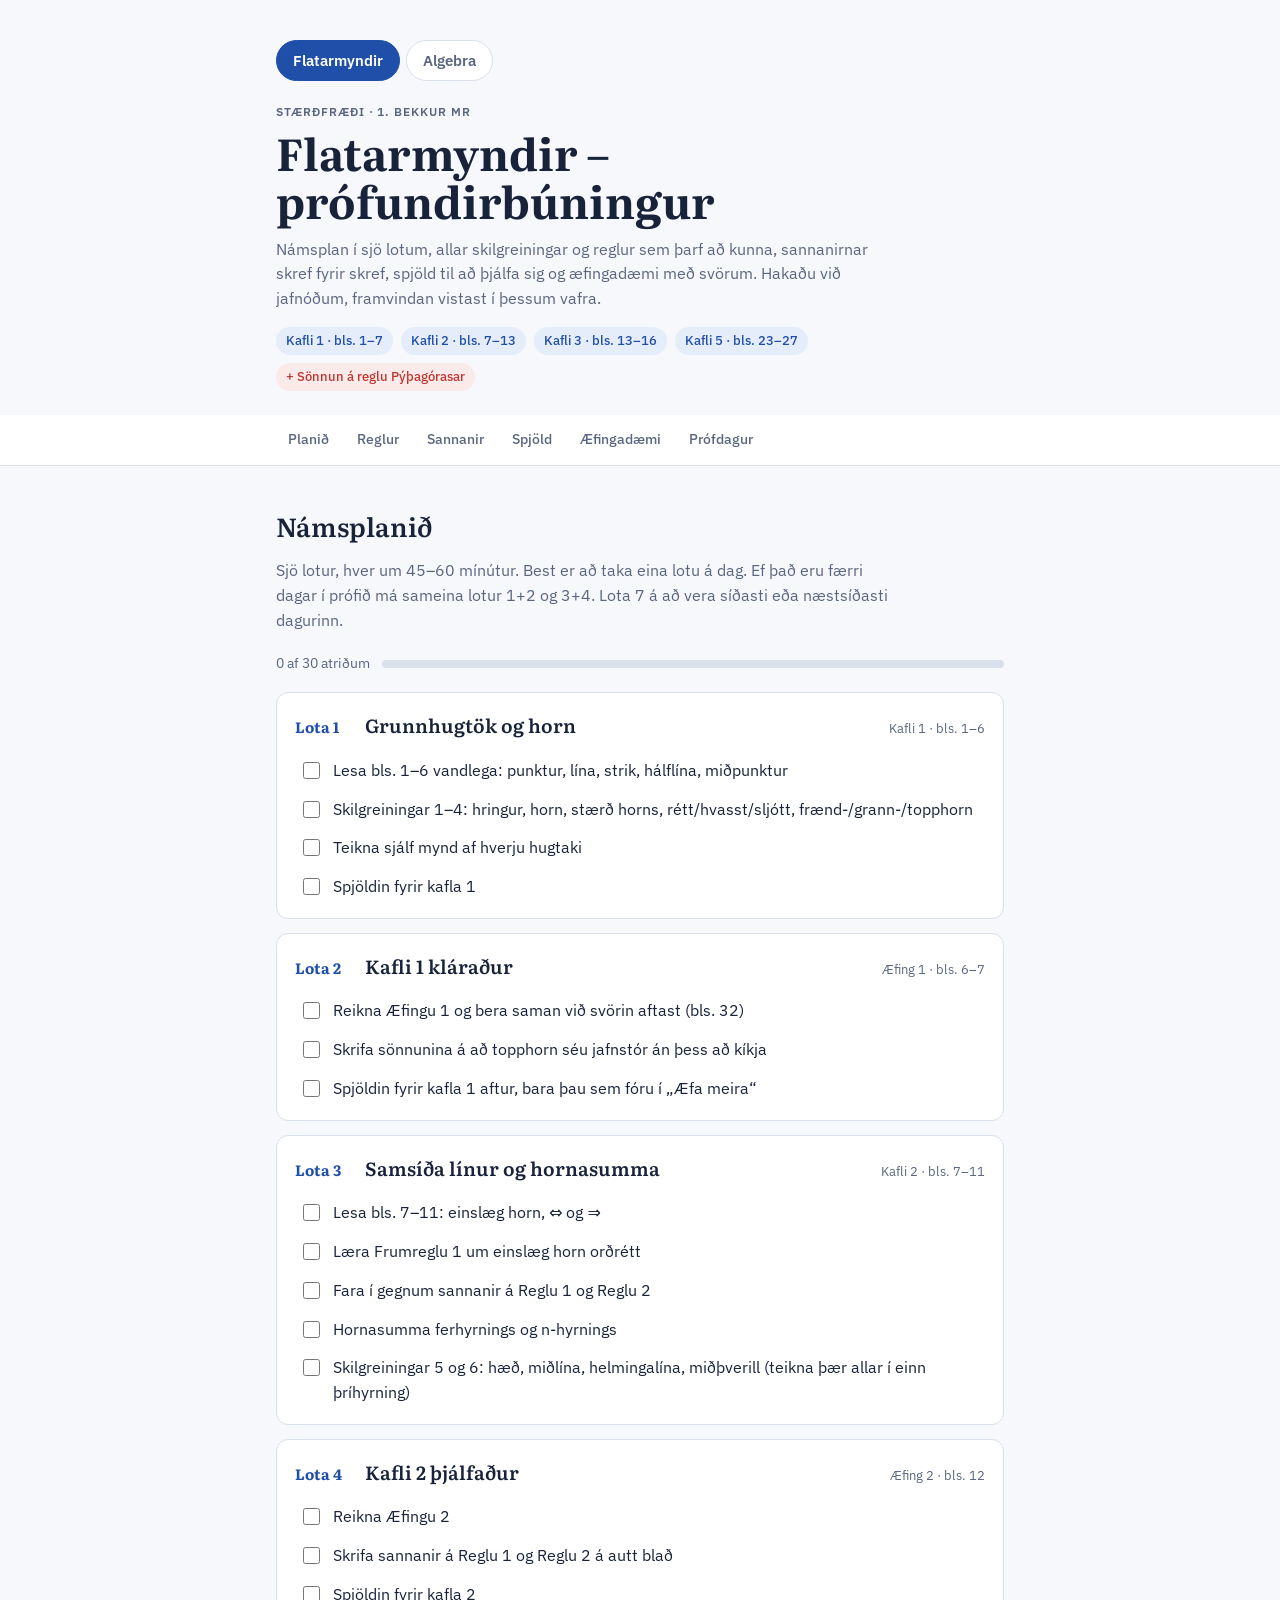
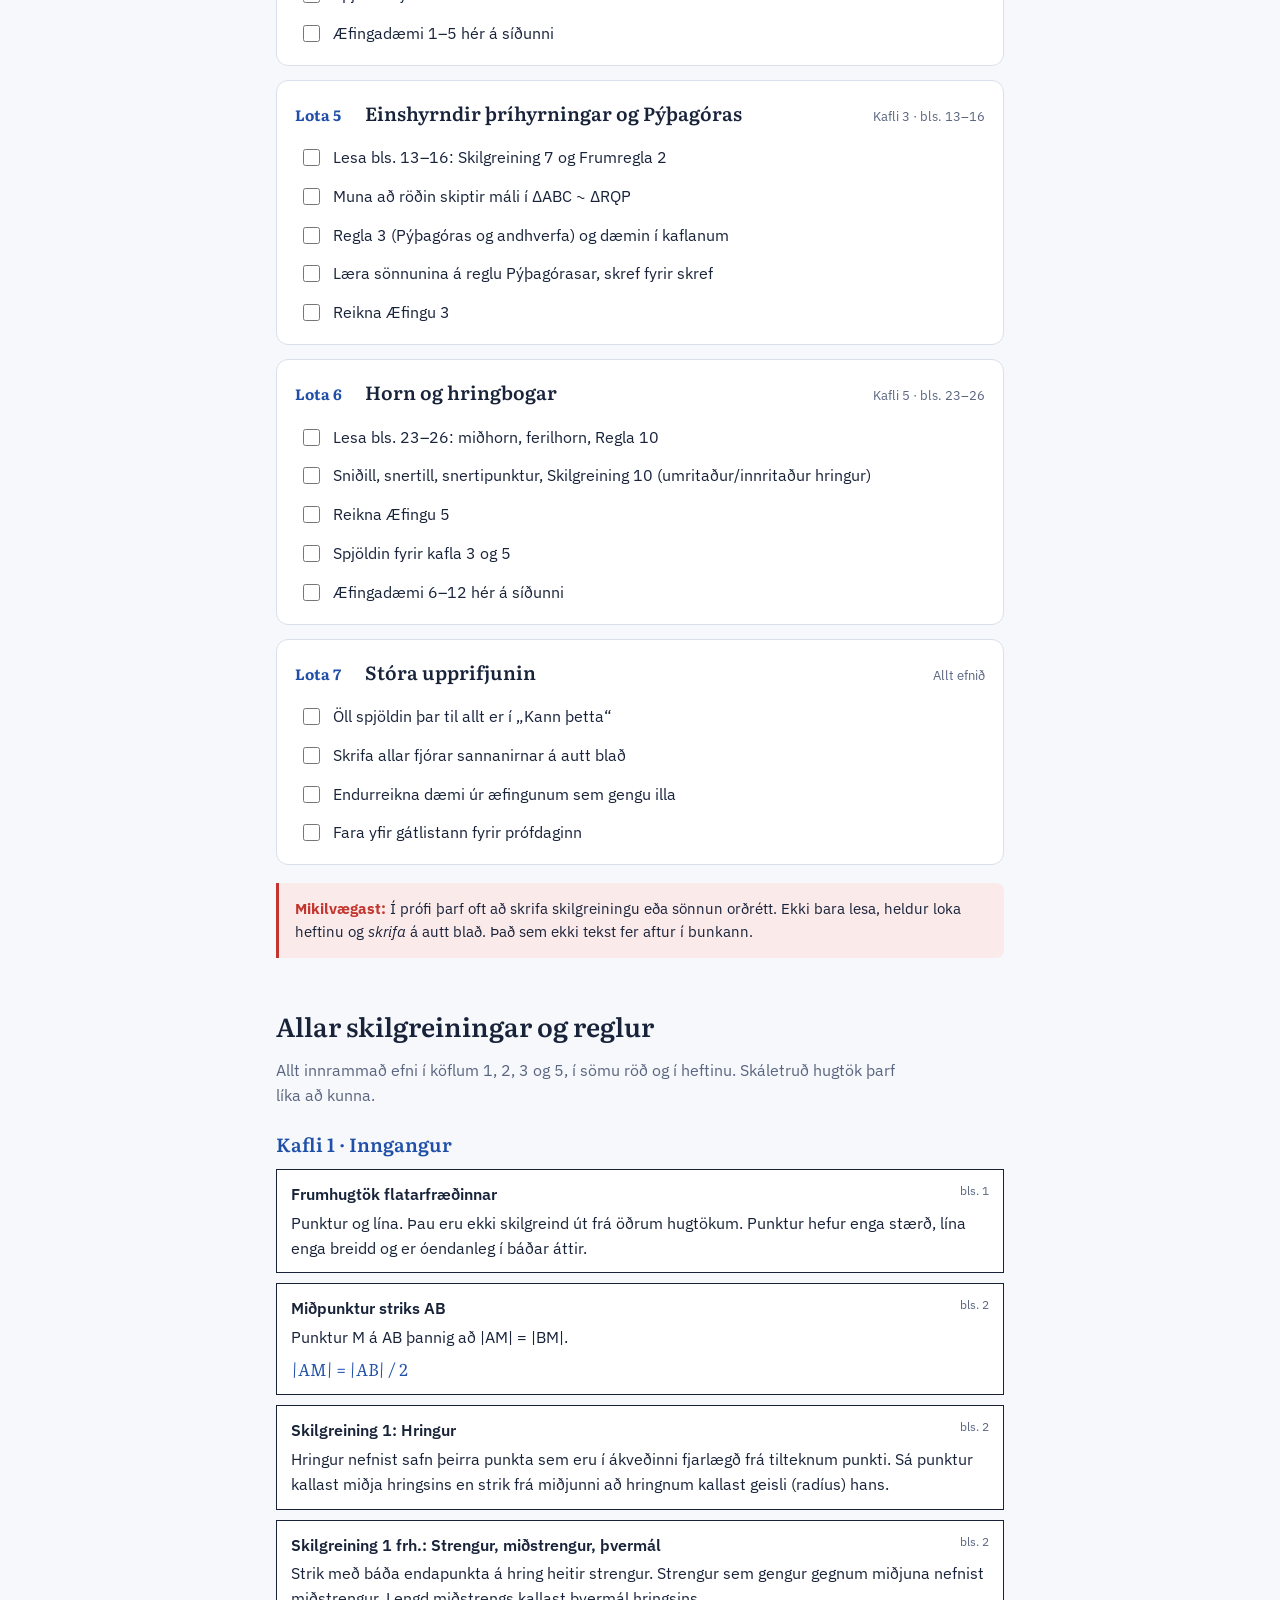
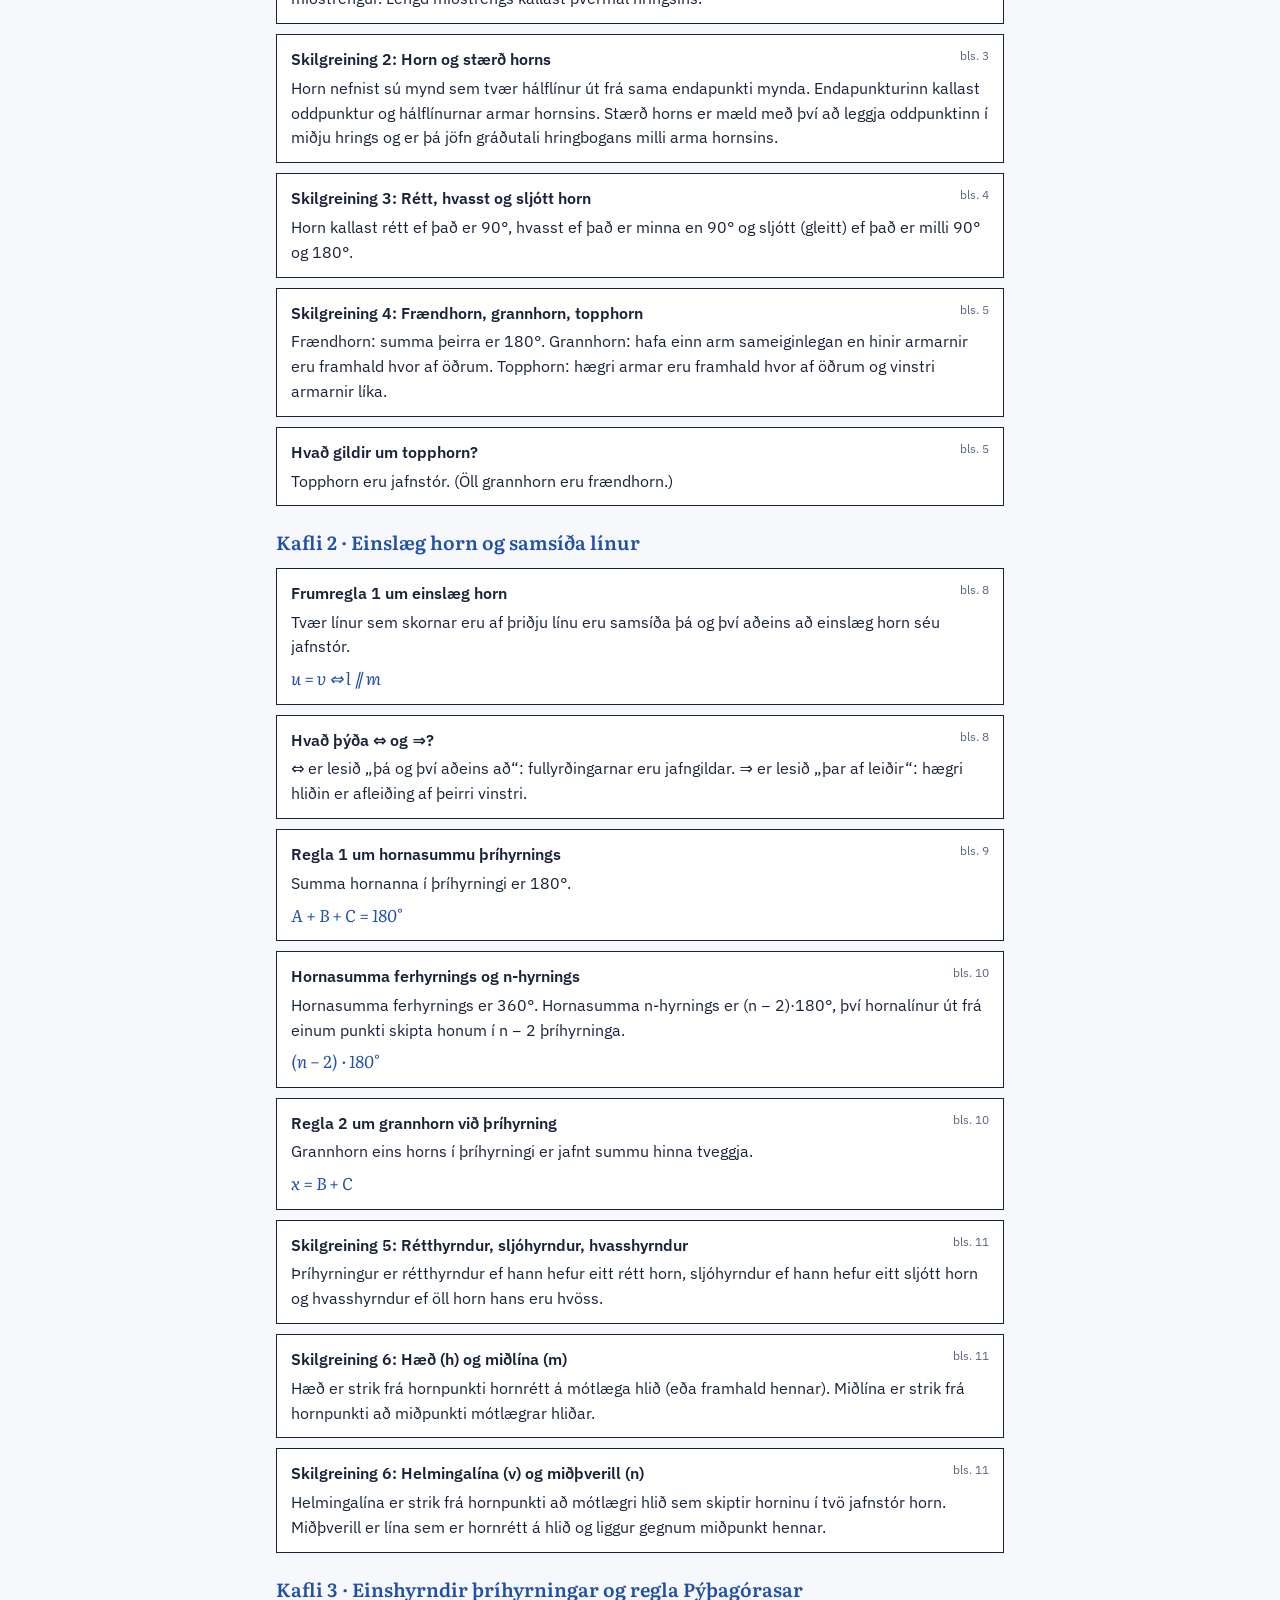
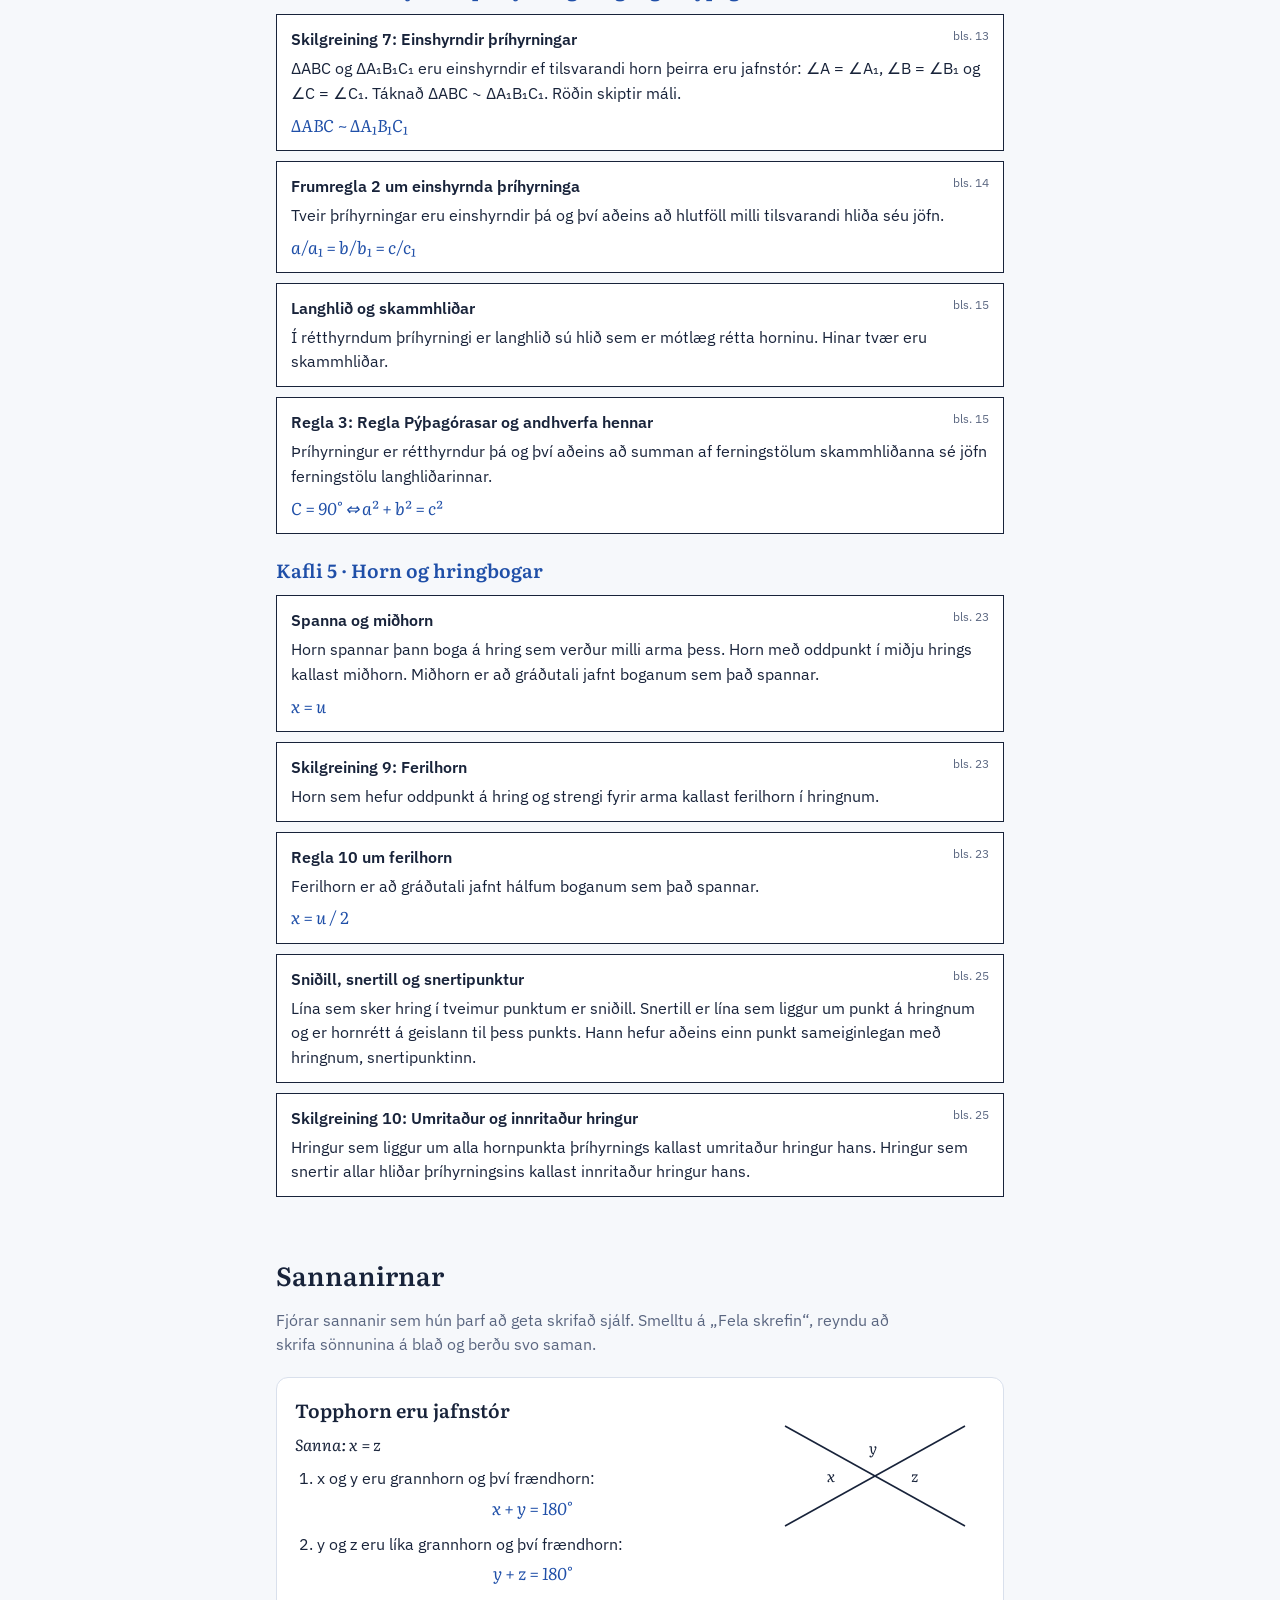
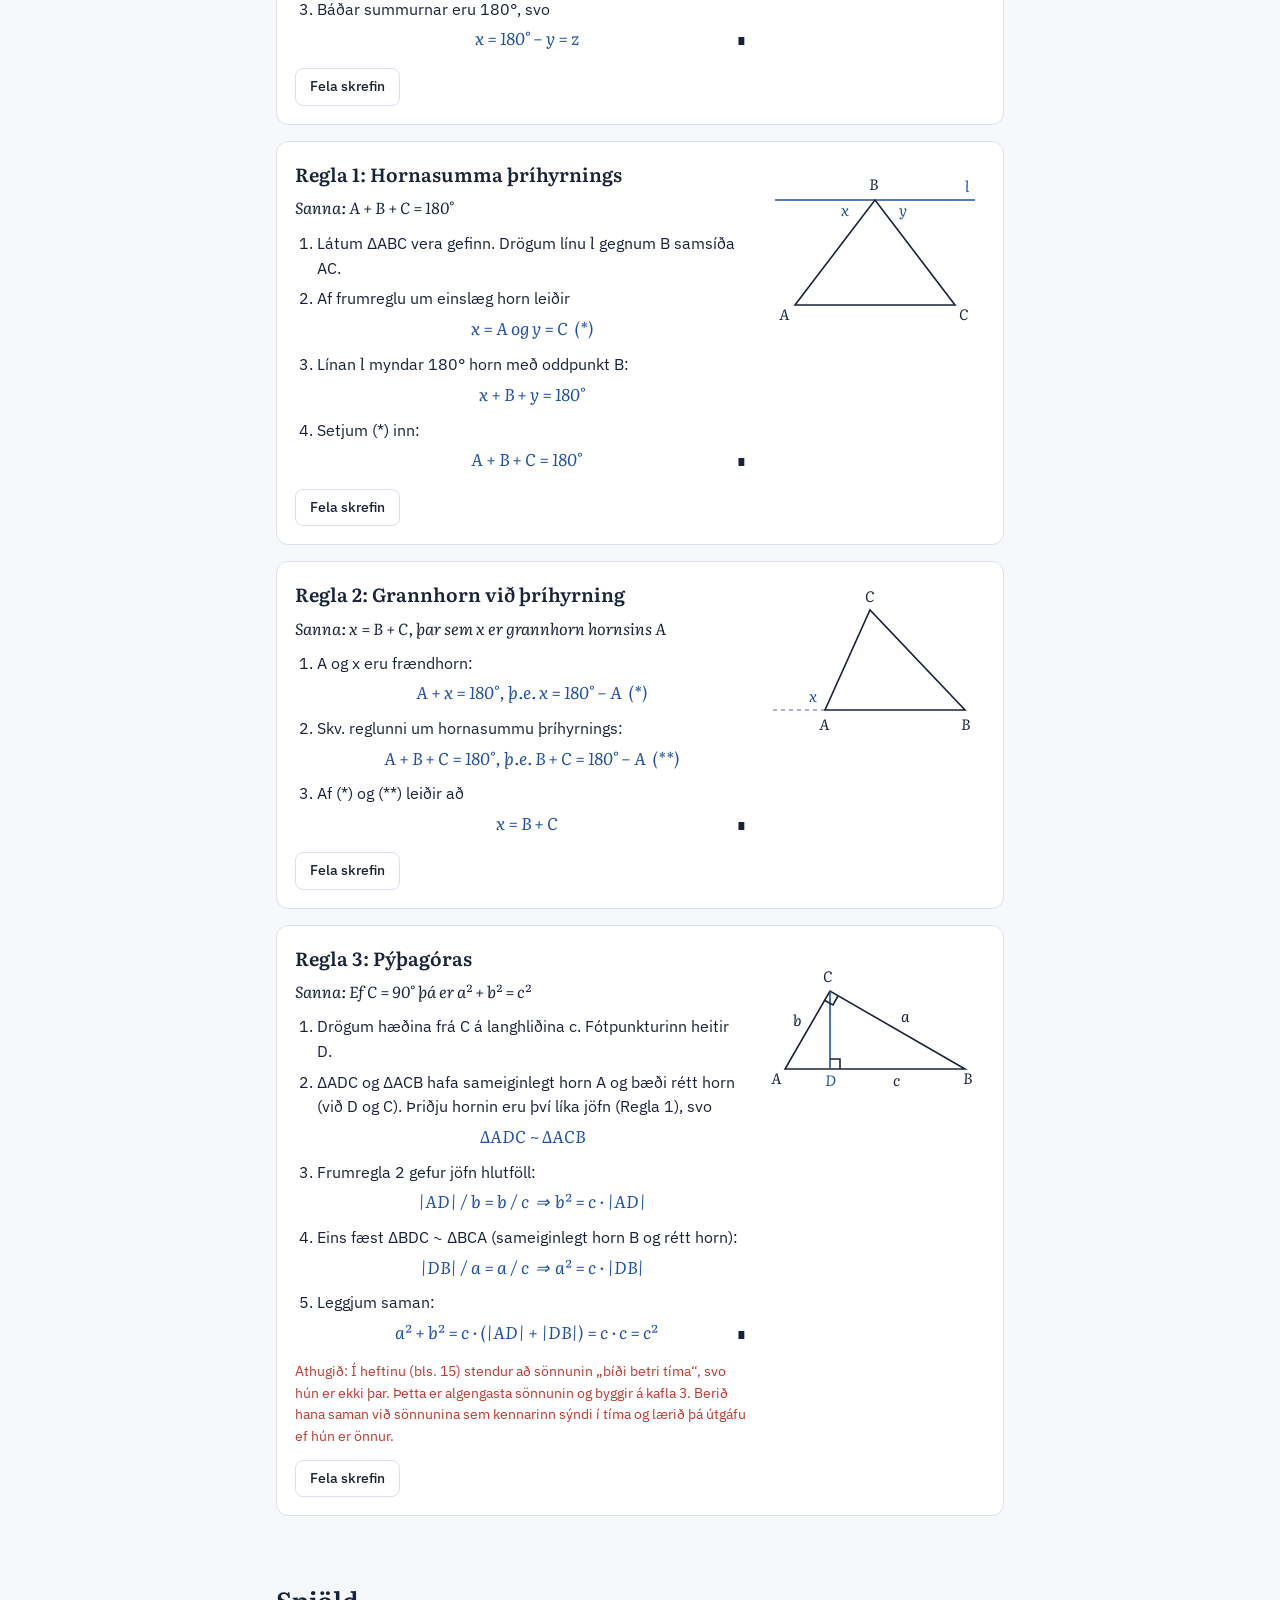
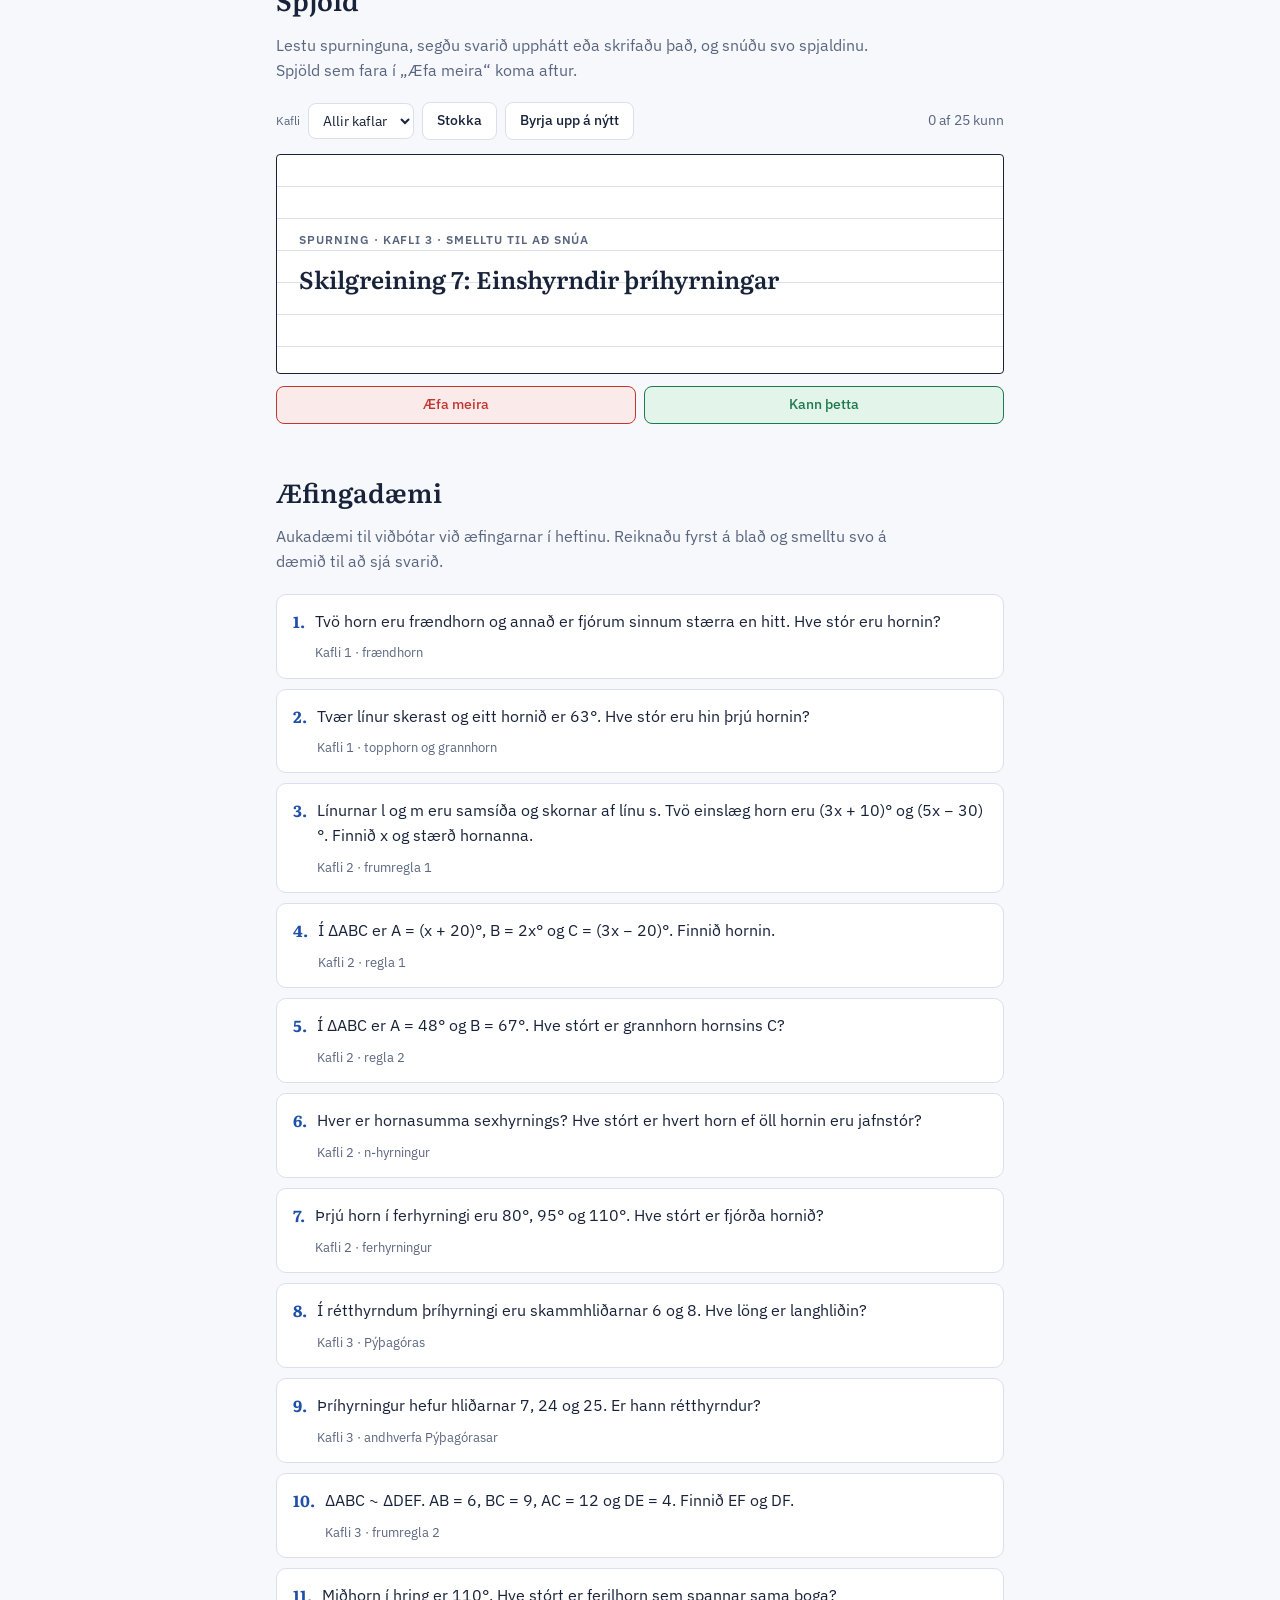
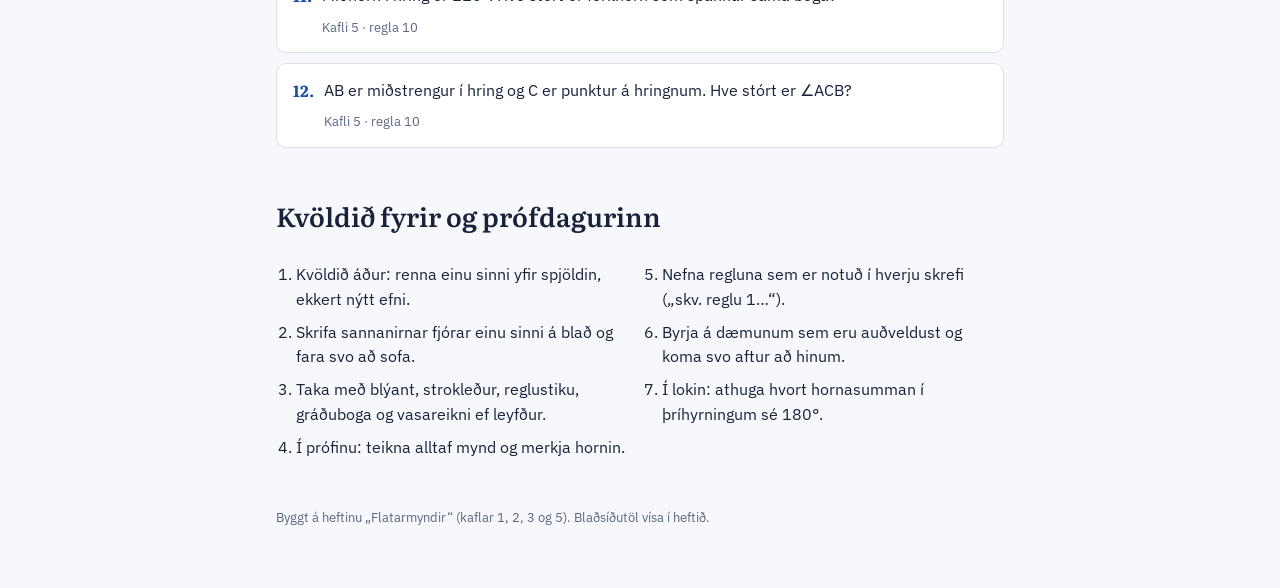
==== commit 0f09a300: "Bæta við algebrusíðu og flipum milli greina Ný síða fyrir algebru (mengi, yrðingar, rauntölur, jöfnu" ====
--- a/index.html
+++ b/index.html
@@ -7,154 +7,16 @@
 <link rel="preconnect" href="https://fonts.googleapis.com">
 <link rel="preconnect" href="https://fonts.gstatic.com" crossorigin>
 <link rel="stylesheet" href="https://fonts.googleapis.com/css2?family=Literata:ital,opsz,wght@0,7..72,400;0,7..72,600;0,7..72,700;1,7..72,400;1,7..72,600&family=IBM+Plex+Sans:wght@400;500;600&display=swap">
-<style>
-/* Layout: one reading column like a ruled exercise book; sticky section bar; ink-blue with a red "teacher pen" accent */
-:root {
-  --paper: #f6f8fb;
-  --sheet: #ffffff;
-  --ink: #18233a;
-  --muted: #5a6680;
-  --rule: #d9e0ec;
-  --blue: #1f4fa8;
-  --blue-soft: #e6edfa;
-  --red: #c2362f;
-  --red-soft: #fbeaea;
-  --ok: #1d7a4c;
-  --ok-soft: #e3f4ea;
-  --display: "Literata", Georgia, "Times New Roman", serif;
-  --body: "IBM Plex Sans", system-ui, -apple-system, "Segoe UI", sans-serif;
-}
-@media (prefers-color-scheme: dark) {
-  :root:not([data-theme="light"]) {
-    --paper: #0f1522; --sheet: #161e2f; --ink: #e5eaf4; --muted: #9aa6bf; --rule: #2a3550;
-    --blue: #8fb2ff; --blue-soft: #1d2a48; --red: #ff8a80; --red-soft: #3a2024; --ok: #6fd3a0; --ok-soft: #173327;
-    color-scheme: dark;
-  }
-}
-:root[data-theme="dark"] {
-  --paper: #0f1522; --sheet: #161e2f; --ink: #e5eaf4; --muted: #9aa6bf; --rule: #2a3550;
-  --blue: #8fb2ff; --blue-soft: #1d2a48; --red: #ff8a80; --red-soft: #3a2024; --ok: #6fd3a0; --ok-soft: #173327;
-  color-scheme: dark;
-}
-* { box-sizing: border-box; }
-body { background: var(--paper); color: var(--ink); font-family: var(--body); font-size: 16px; line-height: 1.55; }
-body::before { content: ""; position: fixed; inset: 0 0 auto; height: env(safe-area-inset-top, 0px); z-index: 10; background: var(--sheet); }
-.wrap { max-width: 760px; margin: 0 auto; padding-left: max(16px, env(safe-area-inset-left, 0px)); padding-right: max(16px, env(safe-area-inset-right, 0px)); }
-header.top { padding-block: 40px 24px; }
-.eyebrow { font-size: 12px; letter-spacing: .08em; text-transform: uppercase; color: var(--muted); font-weight: 600; }
-h1 { font-family: var(--display); font-weight: 700; font-size: clamp(30px, 6vw, 44px); line-height: 1.1; margin: 6px 0 12px; text-wrap: balance; }
-h2 { font-family: var(--display); font-weight: 600; font-size: 26px; margin: 0 0 6px; text-wrap: balance; }
-h3 { font-family: var(--display); font-weight: 600; font-size: 19px; margin: 0; }
-p { margin: 0; }
-.lede { color: var(--muted); max-width: 60ch; }
-.scope { display: flex; flex-wrap: wrap; gap: 8px; margin-top: 16px; }
-.chip { font-size: 13px; padding: 4px 10px; border-radius: 999px; background: var(--blue-soft); color: var(--blue); font-weight: 500; }
-.chip.red { background: var(--red-soft); color: var(--red); }
-
-nav.bar { position: sticky; top: env(safe-area-inset-top, 0px); z-index: 5; background: var(--sheet); border-bottom: 1px solid var(--rule); }
-nav.bar .wrap { display: flex; gap: 4px; overflow-x: auto; padding-block: 8px; scrollbar-width: none; }
-nav.bar a { flex: none; text-decoration: none; color: var(--muted); font-weight: 500; font-size: 14px; padding: 6px 12px; border-radius: 8px; }
-nav.bar a:hover, nav.bar a:focus-visible { color: var(--ink); background: var(--blue-soft); outline: none; }
-
-section { padding-block: 40px 8px; scroll-margin-top: 60px; }
-.sec-head { display: grid; gap: 6px; margin-bottom: 20px; }
-.sec-head p { color: var(--muted); max-width: 62ch; }
-
-/* Progress */
-.progress { display: flex; align-items: center; gap: 12px; margin-bottom: 18px; font-size: 14px; color: var(--muted); font-variant-numeric: tabular-nums; }
-.meter { flex: 1; height: 8px; border-radius: 99px; background: var(--rule); overflow: hidden; }
-.meter i { display: block; height: 100%; width: 0; background: var(--ok); transition: width .3s; }
-
-/* Sessions */
-.sessions { display: grid; gap: 14px; }
-.session { background: var(--sheet); border: 1px solid var(--rule); border-radius: 12px; padding: 18px 18px 14px; }
-.session.done { border-color: var(--ok); }
-.s-top { display: flex; align-items: baseline; gap: 12px; flex-wrap: wrap; }
-.s-num { font-family: var(--display); font-size: 15px; font-weight: 700; color: var(--blue); min-width: 58px; }
-.s-meta { margin-left: auto; font-size: 13px; color: var(--muted); }
-.tasks { list-style: none; margin: 12px 0 0; padding: 0; display: grid; gap: 4px; }
-.tasks label { display: flex; gap: 10px; align-items: flex-start; cursor: pointer; padding: 5px 4px; border-radius: 6px; }
-.tasks label:hover { background: var(--blue-soft); }
-.tasks input { margin-top: 4px; width: 17px; height: 17px; accent-color: var(--ok); flex: none; }
-.tasks input:checked + span { color: var(--muted); text-decoration: line-through; text-decoration-color: var(--ok); }
-.tip { margin-top: 18px; padding: 14px 16px; border-left: 3px solid var(--red); background: var(--red-soft); border-radius: 0 8px 8px 0; font-size: 15px; }
-.tip strong { color: var(--red); }
-
-/* Rules reference */
-.kafli { margin-top: 22px; }
-.kafli > h3 { margin-bottom: 10px; color: var(--blue); }
-.rule { border: 1.5px solid var(--ink); background: var(--sheet); padding: 12px 14px; margin-bottom: 10px; }
-.rule .rt { font-weight: 600; }
-.rule .rb { margin-top: 4px; }
-.rule .rf { margin-top: 6px; font-family: var(--display); font-style: italic; font-size: 17px; color: var(--blue); }
-.page { float: right; font-size: 12px; color: var(--muted); margin-left: 8px; }
-.m { font-family: var(--display); font-style: italic; }
-
-/* Proofs */
-.proof { background: var(--sheet); border: 1px solid var(--rule); border-radius: 12px; padding: 18px; margin-bottom: 16px; display: grid; grid-template-columns: minmax(0,1fr) 220px; gap: 18px; align-items: start; }
-.proof .txt { min-width: 0; }
-.proof .stmt { margin: 6px 0 10px; font-style: italic; font-family: var(--display); }
-.proof ol { margin: 0; padding-left: 22px; display: grid; gap: 6px; }
-.proof .eq { display: block; text-align: center; font-family: var(--display); font-style: italic; font-size: 17px; margin: 4px 0; color: var(--blue); }
-.proof svg { width: 100%; height: auto; max-width: 100%; }
-.proof .note { margin-top: 12px; font-size: 14px; color: var(--red); }
-.qed { float: right; color: var(--ink); font-style: normal; }
-.hideable.hidden ol { filter: blur(6px); user-select: none; }
-.btn { font: inherit; font-size: 14px; font-weight: 500; padding: 7px 14px; border-radius: 8px; border: 1px solid var(--rule); background: var(--sheet); color: var(--ink); cursor: pointer; }
-.btn:hover { background: var(--blue-soft); }
-.btn:focus-visible { outline: 2px solid var(--blue); outline-offset: 2px; }
-.btn.primary { background: var(--blue); color: var(--sheet); border-color: var(--blue); }
-.btn.good { background: var(--ok-soft); color: var(--ok); border-color: var(--ok); }
-.btn.bad { background: var(--red-soft); color: var(--red); border-color: var(--red); }
-.proof .btn { margin-top: 12px; }
-svg .ln { stroke: var(--ink); stroke-width: 1.6; fill: none; }
-svg .hl { stroke: var(--blue); stroke-width: 1.6; fill: none; }
-svg .dash { stroke: var(--muted); stroke-width: 1.2; stroke-dasharray: 4 4; fill: none; }
-svg text { fill: var(--ink); font-family: var(--display); font-style: italic; font-size: 15px; }
-svg text.b { fill: var(--blue); }
-
-/* Flashcards */
-.fc-controls { display: flex; flex-wrap: wrap; gap: 8px; margin-bottom: 14px; align-items: center; }
-.fc-controls select { font: inherit; font-size: 14px; padding: 7px 10px; border-radius: 8px; border: 1px solid var(--rule); background: var(--sheet); color: var(--ink); }
-.fc-count { margin-left: auto; font-size: 14px; color: var(--muted); font-variant-numeric: tabular-nums; }
-.card { width: 100%; min-height: 220px; border: 1.5px solid var(--ink); background: var(--sheet); border-radius: 4px; padding: 22px; cursor: pointer; display: grid; align-content: center; gap: 10px; text-align: left; font: inherit; color: var(--ink); background-image: repeating-linear-gradient(var(--sheet) 0 31px, var(--rule) 31px 32px); }
-.card:focus-visible { outline: 2px solid var(--blue); outline-offset: 3px; }
-.card .side { font-size: 12px; text-transform: uppercase; letter-spacing: .08em; color: var(--muted); font-weight: 600; }
-.card .q { font-family: var(--display); font-size: 24px; font-weight: 600; text-wrap: balance; }
-.card .a { font-size: 17px; }
-.card .a .rf { display: block; margin-top: 8px; font-family: var(--display); font-style: italic; color: var(--blue); font-size: 19px; }
-.fc-actions { display: flex; gap: 8px; flex-wrap: wrap; margin-top: 12px; }
-.fc-actions .btn { flex: 1; min-width: 120px; }
-
-/* Practice */
-.probs { display: grid; gap: 10px; counter-reset: p; }
-.prob { background: var(--sheet); border: 1px solid var(--rule); border-radius: 10px; padding: 14px 16px; }
-.prob summary { cursor: pointer; list-style: none; display: grid; grid-template-columns: auto 1fr; gap: 10px; }
-.prob summary::-webkit-details-marker { display: none; }
-.prob summary::before { counter-increment: p; content: counter(p) "."; font-family: var(--display); font-weight: 700; color: var(--blue); }
-.prob .hint { grid-column: 2; font-size: 13px; color: var(--muted); }
-.prob .ans { margin: 10px 0 0 26px; padding-top: 10px; border-top: 1px dashed var(--rule); }
-.prob .ans b { color: var(--ok); }
-.tag { font-size: 12px; color: var(--muted); }
-
-/* Exam day */
-.check { columns: 2 260px; gap: 24px; padding-left: 20px; margin: 0; }
-.check li { margin-bottom: 8px; break-inside: avoid; }
-footer { padding-block: 40px 60px; color: var(--muted); font-size: 13px; }
-
-@media (max-width: 620px) {
-  .proof { grid-template-columns: 1fr; }
-  .proof svg { max-width: 260px; justify-self: center; }
-  .s-meta { margin-left: 0; width: 100%; }
-}
-@media (prefers-reduced-motion: reduce) { * { transition: none !important; } }
-</style>
-<style>:root{padding-top:env(safe-area-inset-top,0px);padding-bottom:env(safe-area-inset-bottom,0px)}body{margin:0}img{max-width:100%}[hidden]{display:none!important}</style>
+<link rel="stylesheet" href="style.css">
 </head>
 <body>
 
 <header class="top">
   <div class="wrap">
+    <nav class="subjects" aria-label="Námsgreinar">
+      <a href="./" aria-current="page">Flatarmyndir</a>
+      <a href="algebra.html">Algebra</a>
+    </nav>
     <div class="eyebrow">Stærðfræði · 1. bekkur MR</div>
     <h1>Flatarmyndir – prófundirbúningur</h1>
     <p class="lede">Námsplan í sjö lotum, allar skilgreiningar og reglur sem þarf að kunna, sannanirnar skref fyrir skref, spjöld til að þjálfa sig og æfingadæmi með svörum. Hakaðu við jafnóðum, framvindan vistast í þessum vafra.</p>
--- a/style.css
+++ b/style.css
@@ -0,0 +1,153 @@
+:root{padding-top:env(safe-area-inset-top,0px);padding-bottom:env(safe-area-inset-bottom,0px)}body{margin:0}img{max-width:100%}[hidden]{display:none!important}
+/* Layout: one reading column like a ruled exercise book; sticky section bar; ink-blue with a red "teacher pen" accent */
+:root {
+  --paper: #f6f8fb;
+  --sheet: #ffffff;
+  --ink: #18233a;
+  --muted: #5a6680;
+  --rule: #d9e0ec;
+  --blue: #1f4fa8;
+  --blue-soft: #e6edfa;
+  --red: #c2362f;
+  --red-soft: #fbeaea;
+  --ok: #1d7a4c;
+  --ok-soft: #e3f4ea;
+  --display: "Literata", Georgia, "Times New Roman", serif;
+  --body: "IBM Plex Sans", system-ui, -apple-system, "Segoe UI", sans-serif;
+}
+@media (prefers-color-scheme: dark) {
+  :root:not([data-theme="light"]) {
+    --paper: #0f1522; --sheet: #161e2f; --ink: #e5eaf4; --muted: #9aa6bf; --rule: #2a3550;
+    --blue: #8fb2ff; --blue-soft: #1d2a48; --red: #ff8a80; --red-soft: #3a2024; --ok: #6fd3a0; --ok-soft: #173327;
+    color-scheme: dark;
+  }
+}
+:root[data-theme="dark"] {
+  --paper: #0f1522; --sheet: #161e2f; --ink: #e5eaf4; --muted: #9aa6bf; --rule: #2a3550;
+  --blue: #8fb2ff; --blue-soft: #1d2a48; --red: #ff8a80; --red-soft: #3a2024; --ok: #6fd3a0; --ok-soft: #173327;
+  color-scheme: dark;
+}
+* { box-sizing: border-box; }
+body { background: var(--paper); color: var(--ink); font-family: var(--body); font-size: 16px; line-height: 1.55; }
+body::before { content: ""; position: fixed; inset: 0 0 auto; height: env(safe-area-inset-top, 0px); z-index: 10; background: var(--sheet); }
+.wrap { max-width: 760px; margin: 0 auto; padding-left: max(16px, env(safe-area-inset-left, 0px)); padding-right: max(16px, env(safe-area-inset-right, 0px)); }
+header.top { padding-block: 40px 24px; }
+.eyebrow { font-size: 12px; letter-spacing: .08em; text-transform: uppercase; color: var(--muted); font-weight: 600; }
+h1 { font-family: var(--display); font-weight: 700; font-size: clamp(30px, 6vw, 44px); line-height: 1.1; margin: 6px 0 12px; text-wrap: balance; }
+h2 { font-family: var(--display); font-weight: 600; font-size: 26px; margin: 0 0 6px; text-wrap: balance; }
+h3 { font-family: var(--display); font-weight: 600; font-size: 19px; margin: 0; }
+p { margin: 0; }
+.lede { color: var(--muted); max-width: 60ch; }
+.scope { display: flex; flex-wrap: wrap; gap: 8px; margin-top: 16px; }
+.chip { font-size: 13px; padding: 4px 10px; border-radius: 999px; background: var(--blue-soft); color: var(--blue); font-weight: 500; }
+.chip.red { background: var(--red-soft); color: var(--red); }
+
+nav.bar { position: sticky; top: env(safe-area-inset-top, 0px); z-index: 5; background: var(--sheet); border-bottom: 1px solid var(--rule); }
+nav.bar .wrap { display: flex; gap: 4px; overflow-x: auto; padding-block: 8px; scrollbar-width: none; }
+nav.bar a { flex: none; text-decoration: none; color: var(--muted); font-weight: 500; font-size: 14px; padding: 6px 12px; border-radius: 8px; }
+nav.bar a:hover, nav.bar a:focus-visible { color: var(--ink); background: var(--blue-soft); outline: none; }
+
+section { padding-block: 40px 8px; scroll-margin-top: 60px; }
+.sec-head { display: grid; gap: 6px; margin-bottom: 20px; }
+.sec-head p { color: var(--muted); max-width: 62ch; }
+
+/* Progress */
+.progress { display: flex; align-items: center; gap: 12px; margin-bottom: 18px; font-size: 14px; color: var(--muted); font-variant-numeric: tabular-nums; }
+.meter { flex: 1; height: 8px; border-radius: 99px; background: var(--rule); overflow: hidden; }
+.meter i { display: block; height: 100%; width: 0; background: var(--ok); transition: width .3s; }
+
+/* Sessions */
+.sessions { display: grid; gap: 14px; }
+.session { background: var(--sheet); border: 1px solid var(--rule); border-radius: 12px; padding: 18px 18px 14px; }
+.session.done { border-color: var(--ok); }
+.s-top { display: flex; align-items: baseline; gap: 12px; flex-wrap: wrap; }
+.s-num { font-family: var(--display); font-size: 15px; font-weight: 700; color: var(--blue); min-width: 58px; }
+.s-meta { margin-left: auto; font-size: 13px; color: var(--muted); }
+.tasks { list-style: none; margin: 12px 0 0; padding: 0; display: grid; gap: 4px; }
+.tasks label { display: flex; gap: 10px; align-items: flex-start; cursor: pointer; padding: 5px 4px; border-radius: 6px; }
+.tasks label:hover { background: var(--blue-soft); }
+.tasks input { margin-top: 4px; width: 17px; height: 17px; accent-color: var(--ok); flex: none; }
+.tasks input:checked + span { color: var(--muted); text-decoration: line-through; text-decoration-color: var(--ok); }
+.tip { margin-top: 18px; padding: 14px 16px; border-left: 3px solid var(--red); background: var(--red-soft); border-radius: 0 8px 8px 0; font-size: 15px; }
+.tip strong { color: var(--red); }
+
+/* Rules reference */
+.kafli { margin-top: 22px; }
+.kafli > h3 { margin-bottom: 10px; color: var(--blue); }
+.rule { border: 1.5px solid var(--ink); background: var(--sheet); padding: 12px 14px; margin-bottom: 10px; }
+.rule .rt { font-weight: 600; }
+.rule .rb { margin-top: 4px; }
+.rule .rf { margin-top: 6px; font-family: var(--display); font-style: italic; font-size: 17px; color: var(--blue); }
+.page { float: right; font-size: 12px; color: var(--muted); margin-left: 8px; }
+.m { font-family: var(--display); font-style: italic; }
+
+/* Proofs */
+.proof { background: var(--sheet); border: 1px solid var(--rule); border-radius: 12px; padding: 18px; margin-bottom: 16px; display: grid; grid-template-columns: minmax(0,1fr) 220px; gap: 18px; align-items: start; }
+.proof .txt { min-width: 0; }
+.proof .stmt { margin: 6px 0 10px; font-style: italic; font-family: var(--display); }
+.proof ol { margin: 0; padding-left: 22px; display: grid; gap: 6px; }
+.proof .eq { display: block; text-align: center; font-family: var(--display); font-style: italic; font-size: 17px; margin: 4px 0; color: var(--blue); }
+.proof svg { width: 100%; height: auto; max-width: 100%; }
+.proof .note { margin-top: 12px; font-size: 14px; color: var(--red); }
+.qed { float: right; color: var(--ink); font-style: normal; }
+.hideable.hidden ol { filter: blur(6px); user-select: none; }
+.btn { font: inherit; font-size: 14px; font-weight: 500; padding: 7px 14px; border-radius: 8px; border: 1px solid var(--rule); background: var(--sheet); color: var(--ink); cursor: pointer; }
+.btn:hover { background: var(--blue-soft); }
+.btn:focus-visible { outline: 2px solid var(--blue); outline-offset: 2px; }
+.btn.primary { background: var(--blue); color: var(--sheet); border-color: var(--blue); }
+.btn.good { background: var(--ok-soft); color: var(--ok); border-color: var(--ok); }
+.btn.bad { background: var(--red-soft); color: var(--red); border-color: var(--red); }
+.proof .btn { margin-top: 12px; }
+svg .ln { stroke: var(--ink); stroke-width: 1.6; fill: none; }
+svg .hl { stroke: var(--blue); stroke-width: 1.6; fill: none; }
+svg .dash { stroke: var(--muted); stroke-width: 1.2; stroke-dasharray: 4 4; fill: none; }
+svg text { fill: var(--ink); font-family: var(--display); font-style: italic; font-size: 15px; }
+svg text.b { fill: var(--blue); }
+
+/* Flashcards */
+.fc-controls { display: flex; flex-wrap: wrap; gap: 8px; margin-bottom: 14px; align-items: center; }
+.fc-controls select { font: inherit; font-size: 14px; padding: 7px 10px; border-radius: 8px; border: 1px solid var(--rule); background: var(--sheet); color: var(--ink); }
+.fc-count { margin-left: auto; font-size: 14px; color: var(--muted); font-variant-numeric: tabular-nums; }
+.card { width: 100%; min-height: 220px; border: 1.5px solid var(--ink); background: var(--sheet); border-radius: 4px; padding: 22px; cursor: pointer; display: grid; align-content: center; gap: 10px; text-align: left; font: inherit; color: var(--ink); background-image: repeating-linear-gradient(var(--sheet) 0 31px, var(--rule) 31px 32px); }
+.card:focus-visible { outline: 2px solid var(--blue); outline-offset: 3px; }
+.card .side { font-size: 12px; text-transform: uppercase; letter-spacing: .08em; color: var(--muted); font-weight: 600; }
+.card .q { font-family: var(--display); font-size: 24px; font-weight: 600; text-wrap: balance; }
+.card .a { font-size: 17px; }
+.card .a .rf { display: block; margin-top: 8px; font-family: var(--display); font-style: italic; color: var(--blue); font-size: 19px; }
+.fc-actions { display: flex; gap: 8px; flex-wrap: wrap; margin-top: 12px; }
+.fc-actions .btn { flex: 1; min-width: 120px; }
+
+/* Practice */
+.probs { display: grid; gap: 10px; counter-reset: p; }
+.prob { background: var(--sheet); border: 1px solid var(--rule); border-radius: 10px; padding: 14px 16px; }
+.prob summary { cursor: pointer; list-style: none; display: grid; grid-template-columns: auto 1fr; gap: 10px; }
+.prob summary::-webkit-details-marker { display: none; }
+.prob summary::before { counter-increment: p; content: counter(p) "."; font-family: var(--display); font-weight: 700; color: var(--blue); }
+.prob .hint { grid-column: 2; font-size: 13px; color: var(--muted); }
+.prob .ans { margin: 10px 0 0 26px; padding-top: 10px; border-top: 1px dashed var(--rule); }
+.prob .ans b { color: var(--ok); }
+.tag { font-size: 12px; color: var(--muted); }
+
+/* Exam day */
+.check { columns: 2 260px; gap: 24px; padding-left: 20px; margin: 0; }
+.check li { margin-bottom: 8px; break-inside: avoid; }
+footer { padding-block: 40px 60px; color: var(--muted); font-size: 13px; }
+
+@media (max-width: 620px) {
+  .proof { grid-template-columns: 1fr; }
+  .proof svg { max-width: 260px; justify-self: center; }
+  .s-meta { margin-left: 0; width: 100%; }
+}
+@media (prefers-reduced-motion: reduce) { * { transition: none !important; } }
+
+/* Subject tabs */
+.subjects { display: flex; gap: 6px; margin-bottom: 22px; flex-wrap: wrap; }
+.subjects a { text-decoration: none; font-weight: 600; font-size: 15px; padding: 8px 16px; border-radius: 999px; border: 1.5px solid var(--rule); color: var(--muted); background: var(--sheet); }
+.subjects a:hover, .subjects a:focus-visible { border-color: var(--blue); color: var(--blue); outline: none; }
+.subjects a[aria-current="page"] { background: var(--blue); border-color: var(--blue); color: var(--sheet); }
+
+/* Algebra additions */
+.proof.nofig { grid-template-columns: 1fr; }
+.flag { display: inline-block; font-size: 12px; font-weight: 600; padding: 2px 8px; border-radius: 999px; background: var(--red-soft); color: var(--red); margin-left: 8px; vertical-align: middle; font-family: var(--body); font-style: normal; }
+.rule .rf + .rf { margin-top: 2px; }
+.missing { margin-top: 18px; font-size: 14px; color: var(--muted); }
